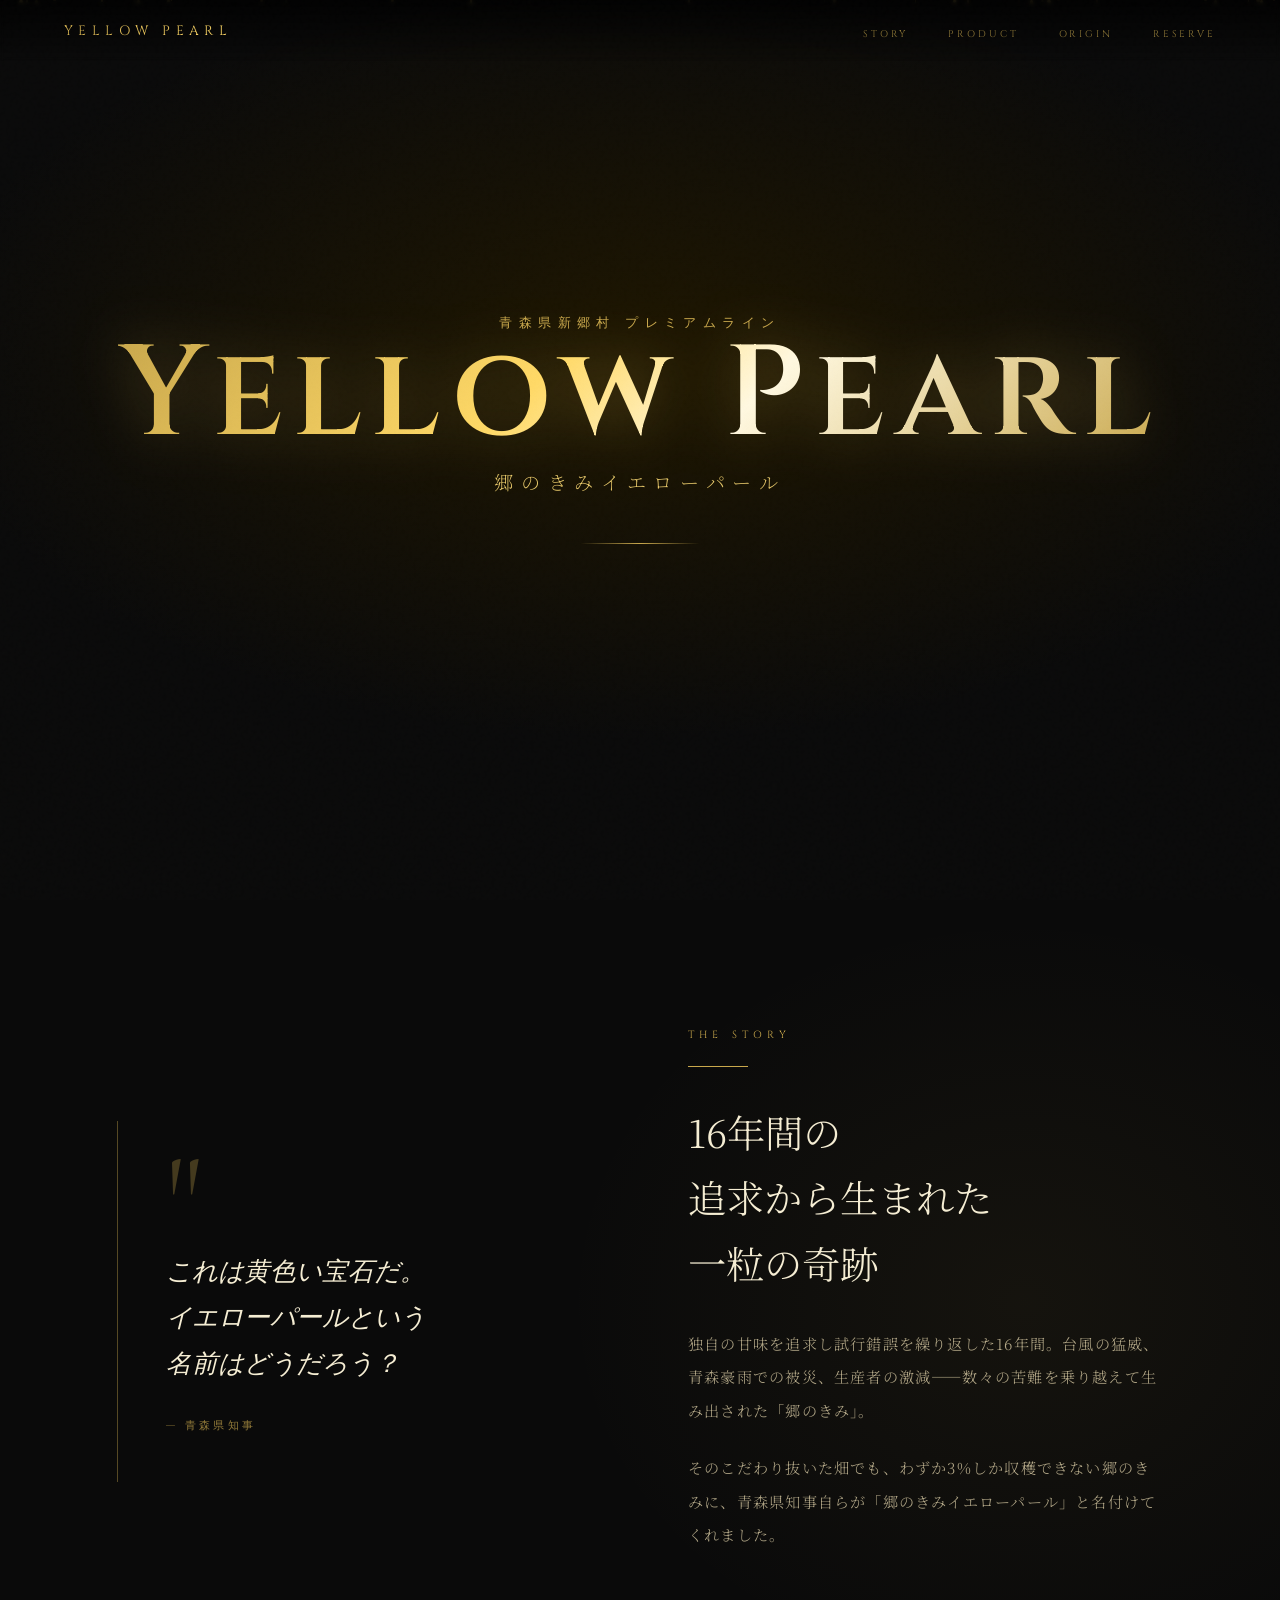
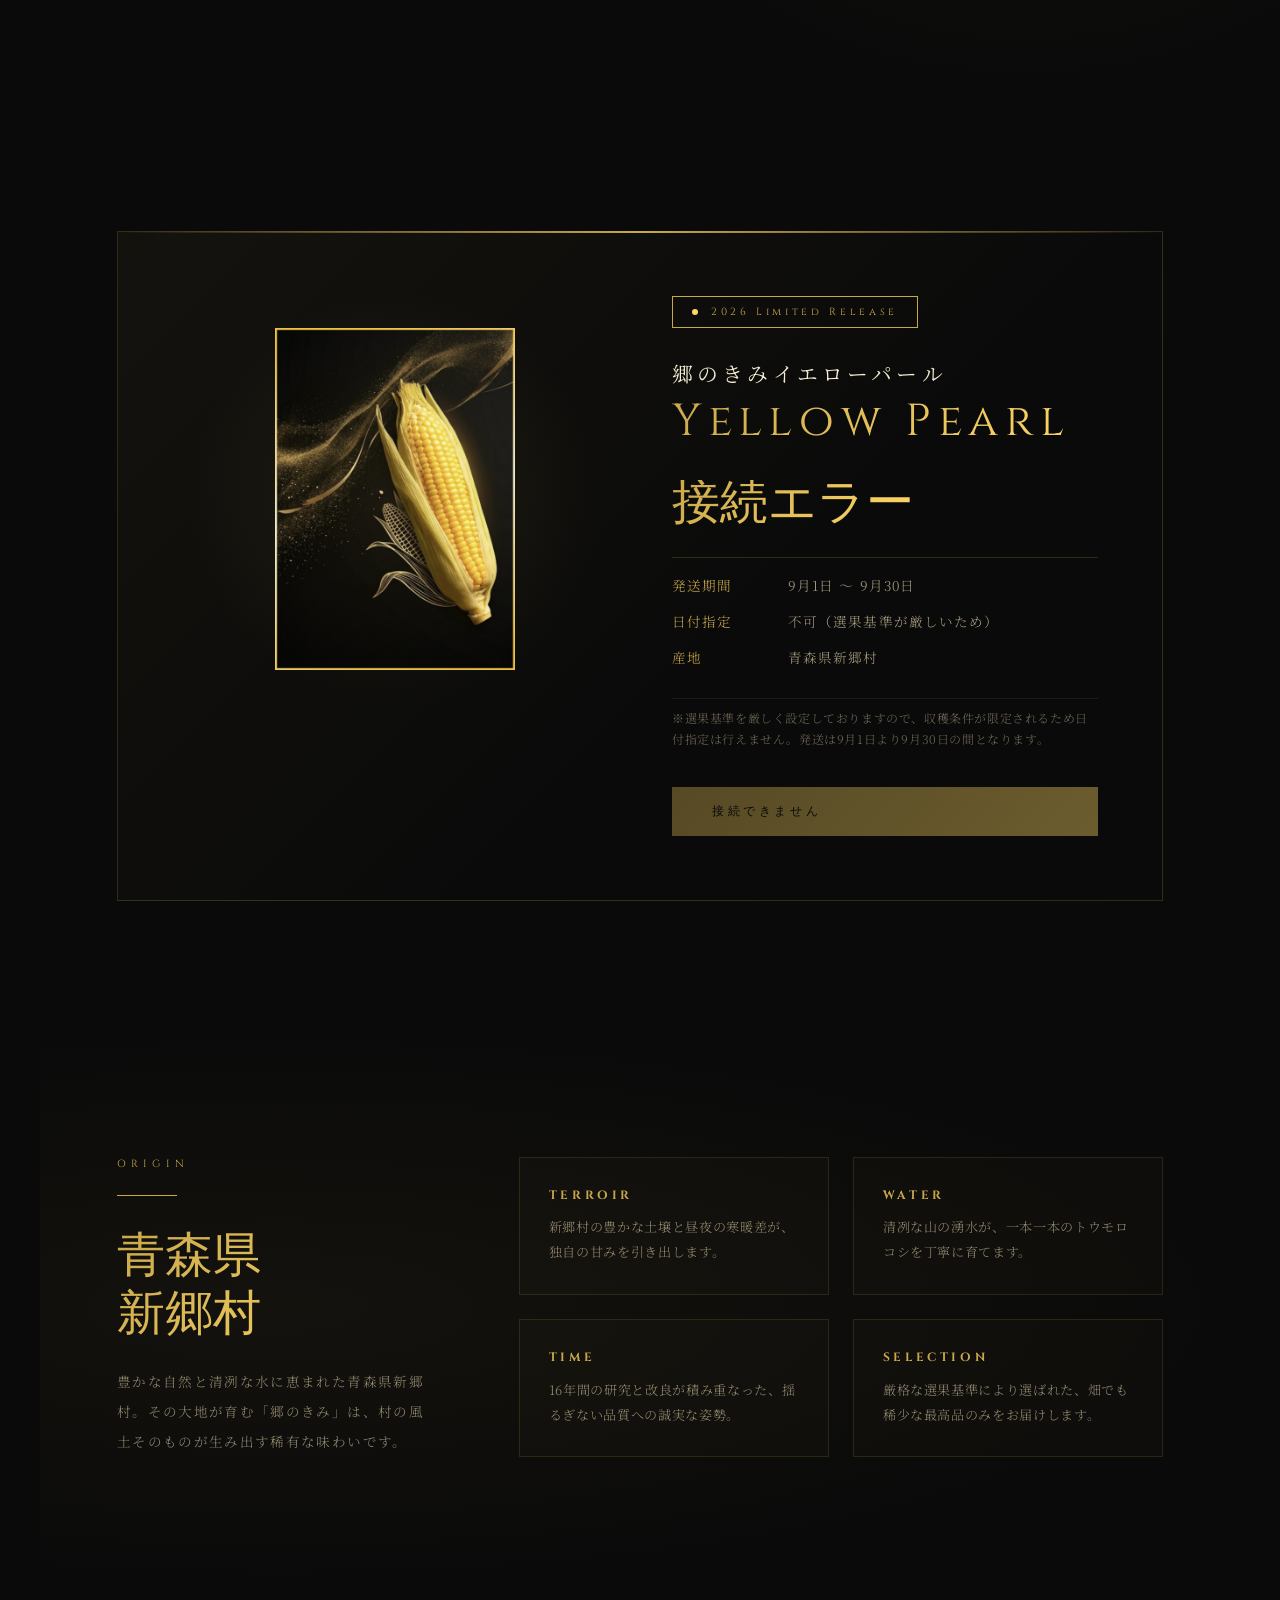
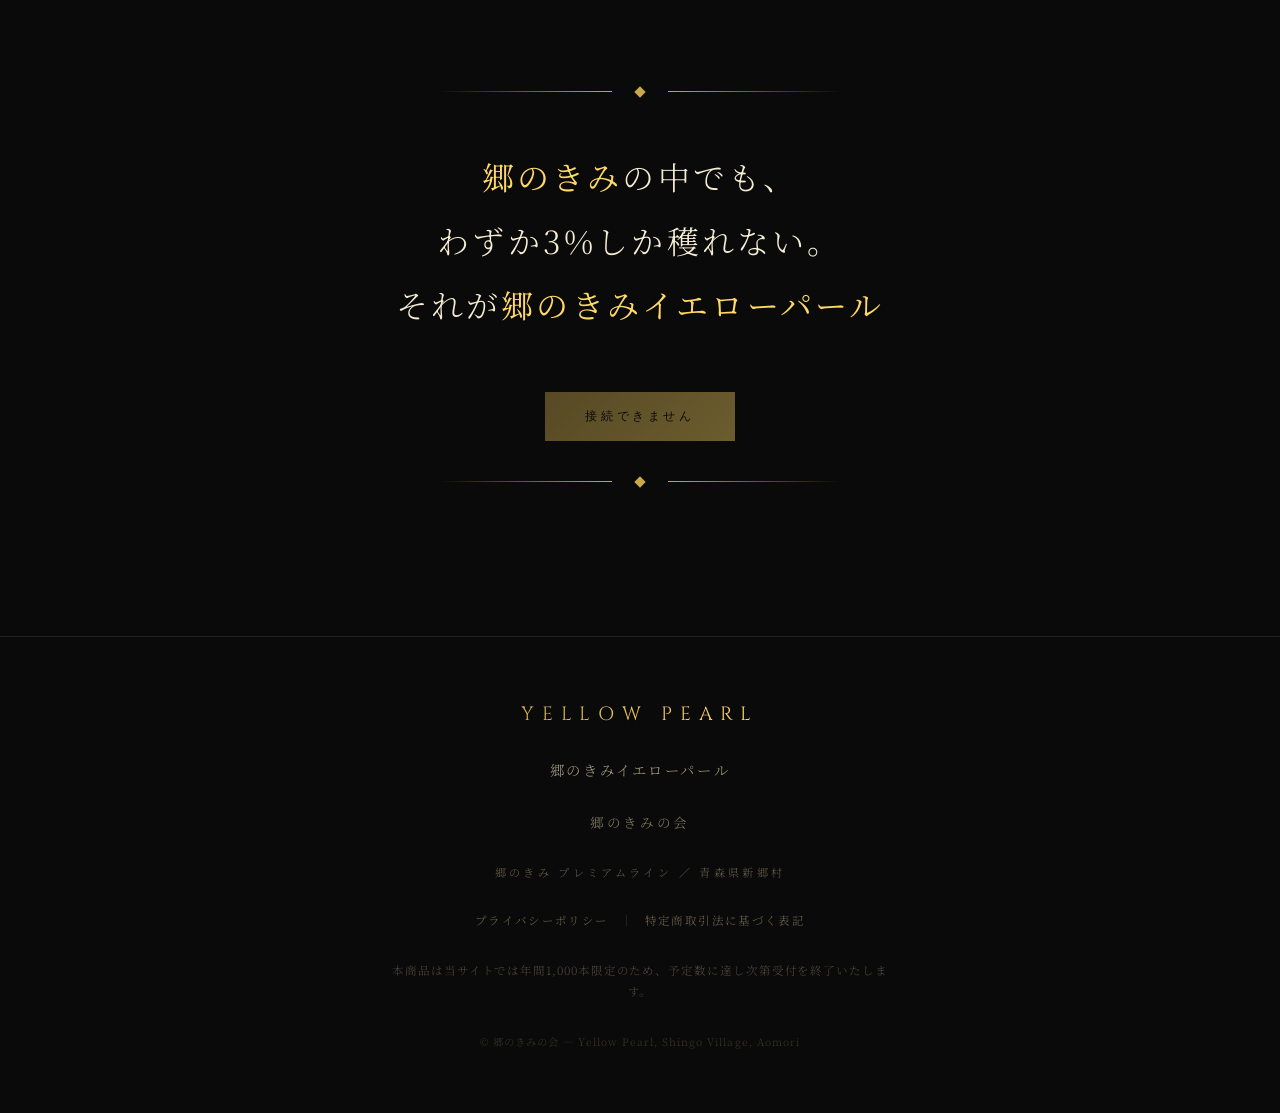
==== index.html @ 5607cdfd "カートに Yellow Pearl 表記を戻し、フッターへ商品名を追加する。 Co-authored-by: Cursor <cursoragent@cursor.com>" ====
<!doctype html>
<html lang="ja">
  <head>
    <meta charset="UTF-8" />
    <meta name="viewport" content="width=device-width, initial-scale=1.0" />
    <title>Yellow Pearl | 郷のきみ プレミアムライン — 青森県新郷村</title>
    <meta
      name="description"
      content="青森県新郷村産「郷のきみ」プレミアムライン Yellow Pearl（イエローパール）。16年の研究から生まれた収穫わずか3%の限定とうもろこし。2026年9月発送・年間1,000本限定。"
    />
    <link rel="canonical" href="https://yellow-pearl.com/" />
    <meta name="robots" content="index, follow, max-image-preview:large" />
    <meta name="theme-color" content="#0a0a0a" />
    <link rel="icon" href="/assets/image/favicon.svg" type="image/svg+xml" />
    <link rel="apple-touch-icon" href="/assets/image/image-bg-kimi_v1.jpg" />
    <meta property="og:type" content="website" />
    <meta property="og:site_name" content="Yellow Pearl" />
    <meta property="og:locale" content="ja_JP" />
    <meta property="og:url" content="https://yellow-pearl.com/" />
    <meta
      property="og:title"
      content="Yellow Pearl | 郷のきみ プレミアムライン"
    />
    <meta
      property="og:description"
      content="青森県新郷村の「郷のきみ」からわずか3%しか収穫できないイエローパール。2026年限定・年間1,000本。"
    />
    <meta
      property="og:image"
      content="https://yellow-pearl.com/assets/image/image-bg-kimi_v1.jpg"
    />
    <meta property="og:image:alt" content="郷のきみイエローパール" />
    <meta name="twitter:card" content="summary_large_image" />
    <meta
      name="twitter:title"
      content="Yellow Pearl | 郷のきみ プレミアムライン"
    />
    <meta
      name="twitter:description"
      content="青森県新郷村の「郷のきみ」からわずか3%しか収穫できないイエローパール。2026年限定・年間1,000本。"
    />
    <meta
      name="twitter:image"
      content="https://yellow-pearl.com/assets/image/image-bg-kimi_v1.jpg"
    />
    <script type="application/ld+json">
      {
        "@context": "https://schema.org",
        "@graph": [
          {
            "@type": "WebSite",
            "name": "Yellow Pearl",
            "alternateName": "イエローパール",
            "url": "https://yellow-pearl.com/",
            "inLanguage": "ja",
            "description": "青森県新郷村産「郷のきみ」プレミアムライン Yellow Pearl 公式予約サイト"
          },
          {
            "@type": "Organization",
            "name": "郷のきみの会",
            "url": "https://yellow-pearl.com/",
            "logo": "https://yellow-pearl.com/assets/image/image-bg-kimi_v1.jpg",
            "address": {
              "@type": "PostalAddress",
              "postalCode": "039-1801",
              "addressRegion": "青森県",
              "addressLocality": "三戸郡新郷村",
              "streetAddress": "大字戸来字早坂2-1",
              "addressCountry": "JP"
            }
          },
          {
            "@type": "Product",
            "name": "Yellow Pearl（イエローパール）",
            "description": "青森県新郷村産「郷のきみ」プレミアムライン。厳格な選果基準により畑でもわずか3%しか収穫できない限定とうもろこし。",
            "image": "https://yellow-pearl.com/assets/image/image-bg-kimi_v1.jpg",
            "brand": {
              "@type": "Brand",
              "name": "Yellow Pearl"
            },
            "countryOfOrigin": {
              "@type": "Country",
              "name": "日本"
            },
            "offers": {
              "@type": "Offer",
              "url": "https://yellow-pearl.com/cart.html",
              "priceCurrency": "JPY",
              "availability": "https://schema.org/PreOrder",
              "seller": {
                "@type": "Organization",
                "name": "郷のきみの会"
              }
            }
          }
        ]
      }
    </script>
    <link rel="preconnect" href="https://fonts.googleapis.com" />
    <link rel="preconnect" href="https://fonts.gstatic.com" crossorigin />
    <link
      href="https://fonts.googleapis.com/css2?family=Cormorant+Garamond:ital,wght@0,300;0,400;0,600;1,300;1,400&family=Noto+Serif+JP:wght@200;300;400;600&family=Cinzel:wght@400;600;700&display=swap"
      rel="stylesheet"
    />
    <link rel="stylesheet" href="style.css" />
  </head>
  <body>
    <nav>
      <div class="nav-logo">YELLOW PEARL</div>
      <ul class="nav-links">
        <li><a href="#story">STORY</a></li>
        <li><a href="#product">PRODUCT</a></li>
        <li><a href="#origin">ORIGIN</a></li>
        <li><a href="cart.html">RESERVE</a></li>
      </ul>
    </nav>

    <!-- HERO -->
    <section class="hero">
      <div class="particles" id="particles"></div>

      <div class="hero-inner">
        <span class="hero-eyebrow">青森県新郷村 プレミアムライン</span>
        <h1 class="hero-title">Yellow Pearl</h1>
        <p class="hero-subtitle-jp">郷のきみイエローパール</p>
        <div class="hero-divider"></div>
      </div>
    </section>

    <!-- STORY -->
    <div class="story-bg" id="story">
      <div class="story-wrap">
        <div class="story-grid reveal">
          <div class="quote-block">
            <span class="quote-mark">"</span>
            <p class="quote-text">
              これは黄色い宝石だ。<br />イエローパールという<br />名前はどうだろう？
            </p>
            <span class="quote-attribution">— 青森県知事</span>
          </div>

          <div class="story-text">
            <span class="section-label">The Story</span>
            <div class="gold-line"></div>
            <h2>16年間の<br />追求から生まれた<br />一粒の奇跡</h2>
            <p>
              独自の甘味を追求し試行錯誤を繰り返した16年間。台風の猛威、青森豪雨での被災、生産者の激減——数々の苦難を乗り越えて生み出された「郷のきみ」。
            </p>
            <p>
              そのこだわり抜いた畑でも、わずか3%しか収穫できない郷のきみに、青森県知事自らが「郷のきみイエローパール」と名付けてくれました。
            </p>
          </div>
        </div>
      </div>
    </div>

    <!-- PRODUCT -->
    <div id="product">
      <div class="product-section">
        <div class="product-card reveal">
          <div class="product-visual">
            <img
              src="assets/image/image-bg-kimi_v1.jpg"
              alt="郷のきみイエローパール"
              style="width: min(240px, 80%)"
            />
          </div>

          <div class="product-info">
            <div class="product-badge">
              <span class="badge-dot"></span>
              <span class="badge-text">2026 Limited Release</span>
            </div>

            <div>
              <p class="product-name-jp">郷のきみイエローパール</p>
              <h2
                style="
                  font-family: &quot;Cinzel&quot;, serif;
                  font-size: clamp(1.8rem, 4vw, 2.8rem);
                  font-weight: 400;
                  background: linear-gradient(
                    135deg,
                    var(--gold),
                    var(--gold-bright)
                  );
                  -webkit-background-clip: text;
                  -webkit-text-fill-color: transparent;
                  background-clip: text;
                  letter-spacing: 0.15em;
                "
              >
                Yellow Pearl
              </h2>
            </div>

            <div class="product-limit">
              <span class="limit-number" id="stock-display">1,000本限定</span>
              <span
                id="stock-remaining"
                style="
                  font-family: &quot;Noto Serif JP&quot;, serif;
                  font-size: 0.8rem;
                  color: rgba(232, 217, 176, 0.6);
                  letter-spacing: 0.1em;
                "
                >（年間限定・数量は選果により変動します）</span
              >
            </div>

            <div class="product-specs">
              <div class="spec-row">
                <span class="spec-key">発送期間</span>
                <span class="spec-val">9月1日 〜 9月30日</span>
              </div>
              <div class="spec-row">
                <span class="spec-key">日付指定</span>
                <span class="spec-val">不可（選果基準が厳しいため）</span>
              </div>
              <div class="spec-row">
                <span class="spec-key">産地</span>
                <span class="spec-val">青森県新郷村</span>
              </div>
            </div>

            <p class="note">
              ※選果基準を厳しく設定しておりますので、収穫条件が限定されるため日付指定は行えません。発送は9月1日より9月30日の間となります。
            </p>

            <a class="cta-btn" href="cart.html" id="reserve-btn"
              >予約する — Reserve</a
            >
          </div>
        </div>
      </div>
    </div>

    <!-- ORIGIN -->
    <div id="origin">
      <div class="origin-wrap">
        <div class="origin-grid">
          <div class="origin-title-block reveal">
            <span class="section-label">Origin</span>
            <div class="gold-line"></div>
            <h2>青森県<br />新郷村</h2>
            <p>
              豊かな自然と清冽な水に恵まれた青森県新郷村。その大地が育む「郷のきみ」は、村の風土そのものが生み出す稀有な味わいです。
            </p>
          </div>

          <div class="origin-cards">
            <div class="origin-card reveal">
              <h3>TERROIR</h3>
              <p>
                新郷村の豊かな土壌と昼夜の寒暖差が、独自の甘みを引き出します。
              </p>
            </div>
            <div class="origin-card reveal reveal-delay-1">
              <h3>WATER</h3>
              <p>清冽な山の湧水が、一本一本のトウモロコシを丁寧に育てます。</p>
            </div>
            <div class="origin-card reveal reveal-delay-2">
              <h3>TIME</h3>
              <p>
                16年間の研究と改良が積み重なった、揺るぎない品質への誠実な姿勢。
              </p>
            </div>
            <div class="origin-card reveal reveal-delay-3">
              <h3>SELECTION</h3>
              <p>
                厳格な選果基準により選ばれた、畑でも稀少な最高品のみをお届けします。
              </p>
            </div>
          </div>
        </div>
      </div>
    </div>

    <!-- CLOSING -->
    <div
      style="
        padding: clamp(4rem, 8vw, 7rem) clamp(1.5rem, 6vw, 6rem);
        text-align: center;
      "
    >
      <div class="sep reveal" style="margin-bottom: 3rem">
        <div class="sep-line"></div>
        <div class="sep-diamond"></div>
        <div class="sep-line right"></div>
      </div>

      <div style="max-width: 800px; margin: 0 auto">
        <p class="narrative-title reveal">
          <strong>郷のきみ</strong>の中でも、<br />わずか3%しか穫れない。
          <br />それが<strong>郷のきみイエローパール</strong><br />
        </p>
        <div style="text-align: center; margin-bottom: 2rem">
          <a class="cta-btn" href="cart.html" id="reserve-btn-2"
            >予約する — Reserve</a
          >
        </div>
        <div class="sep reveal" style="margin: 2rem auto 3rem">
          <div class="sep-line"></div>
          <div class="sep-diamond"></div>
          <div class="sep-line right"></div>
        </div>
      </div>
    </div>

    <footer id="site-footer"></footer>
    <script type="module" src="/shared/site-footer.js"></script>

    <script type="module">
      import { loadLandingStock } from "/shared/stock-ui.js";

      loadLandingStock(window.location.origin, {
        displayEl: document.getElementById("stock-display"),
        remainingEl: document.getElementById("stock-remaining"),
        buttons: [
          document.getElementById("reserve-btn"),
          document.getElementById("reserve-btn-2"),
        ],
      });

      // Particle system
      const container = document.getElementById("particles");
      for (let i = 0; i < 40; i++) {
        const p = document.createElement("div");
        p.className = "particle";
        p.style.cssText = `
          left: ${Math.random() * 100}%;
          width: ${Math.random() * 3 + 1}px;
          height: ${Math.random() * 3 + 1}px;
          animation-duration: ${Math.random() * 10 + 8}s;
          animation-delay: ${Math.random() * 10}s;
          opacity: ${Math.random() * 0.6};
        `;
        container.appendChild(p);
      }

      // Scroll reveal
      const observer = new IntersectionObserver(
        (entries) => {
          entries.forEach((e) => {
            if (e.isIntersecting) e.target.classList.add("visible");
          });
        },
        { threshold: 0.15 },
      );
      document
        .querySelectorAll(".reveal")
        .forEach((el) => observer.observe(el));
    </script>
  </body>
</html>
---- style.css ----
:root {
  --gold: #c9a84c;
  --gold-light: #e8c96a;
  --gold-bright: #ffd966;
  --black: #0a0a0a;
  --cream: #f5edd3;
  --text-light: #e8d9b0;
}

*,
*::before,
*::after {
  box-sizing: border-box;
  margin: 0;
  padding: 0;
}

html {
  scroll-behavior: smooth;
}

body {
  background: var(--black);
  color: var(--text-light);
  font-family: "Noto Serif JP", serif;
  font-weight: 300;
  overflow-x: hidden;
}

body::before {
  content: "";
  position: fixed;
  inset: 0;
  background-image: url("data:image/svg+xml,%3Csvg viewBox='0 0 256 256' xmlns='http://www.w3.org/2000/svg'%3E%3Cfilter id='noise'%3E%3CfeTurbulence type='fractalNoise' baseFrequency='0.9' numOctaves='4' stitchTiles='stitch'/%3E%3C/filter%3E%3Crect width='100%25' height='100%25' filter='url(%23noise)' opacity='0.04'/%3E%3C/svg%3E");
  pointer-events: none;
  z-index: 9999;
  opacity: 0.4;
}

/* HERO */

.hero {
  position: relative;
  min-height: 100vh;
  display: flex;
  flex-direction: column;
  align-items: center;
  justify-content: center;
  overflow: hidden;
  background: radial-gradient(
    ellipse 80% 60% at 50% 40%,
    #1e1600 0%,
    var(--black) 70%
  );
}

.particles {
  position: absolute;
  inset: 0;
  z-index: 1;
  overflow: hidden;
}

.particle {
  position: absolute;
  width: 2px;
  height: 2px;
  background: var(--gold-bright);
  border-radius: 50%;
  animation: float linear infinite;
  opacity: 0;
}

@keyframes float {
  0% {
    transform: translateY(100vh) translateX(0);
    opacity: 0;
  }
  10% {
    opacity: 0.8;
  }
  90% {
    opacity: 0.4;
  }
  100% {
    transform: translateY(-10vh) translateX(30px);
    opacity: 0;
  }
}

.hero-inner {
  position: relative;
  z-index: 2;
  text-align: center;
  padding: 2rem;
  animation: fadeUp 1.5s ease forwards;
}

@keyframes fadeUp {
  from {
    opacity: 0;
    transform: translateY(40px);
  }
  to {
    opacity: 1;
    transform: translateY(0);
  }
}

.hero-eyebrow {
  font-family: "Cinzel", serif;
  font-size: clamp(0.6rem, 1.2vw, 0.8rem);
  letter-spacing: 0.5em;
  color: var(--gold);
  text-transform: uppercase;
  margin-bottom: 2rem;
  animation: fadeUp 1.5s 0.2s ease both;
}

.hero-title {
  font-family: "Cinzel", serif;
  font-size: clamp(3.5rem, 10vw, 8rem);
  font-weight: 600;
  line-height: 1;
  background: linear-gradient(
    135deg,
    var(--gold) 0%,
    var(--gold-bright) 40%,
    #fff8e0 60%,
    var(--gold) 100%
  );
  -webkit-background-clip: text;
  -webkit-text-fill-color: transparent;
  background-clip: text;
  letter-spacing: 0.08em;
  margin-bottom: 0.5rem;
  animation: fadeUp 1.5s 0.4s ease both;
  filter: drop-shadow(0 0 30px rgba(201, 168, 76, 0.4));
}

.hero-subtitle-jp {
  font-family: "Noto Serif JP", serif;
  font-size: clamp(0.9rem, 2vw, 1.2rem);
  font-weight: 200;
  letter-spacing: 0.4em;
  color: var(--gold-light);
  margin-bottom: 3rem;
  animation: fadeUp 1.5s 0.6s ease both;
}

.hero-divider {
  width: 120px;
  height: 1px;
  background: linear-gradient(90deg, transparent, var(--gold), transparent);
  margin: 0 auto 3rem;
  animation: expand 2s 1s ease both;
}

@keyframes expand {
  from {
    width: 0;
    opacity: 0;
  }
  to {
    width: 120px;
    opacity: 1;
  }
}

.hero-tagline {
  font-family: "Cormorant Garamond", serif;
  font-style: italic;
  font-size: clamp(1rem, 2.5vw, 1.4rem);
  color: var(--cream);
  opacity: 0.7;
  letter-spacing: 0.1em;
  animation: fadeUp 1.5s 0.8s ease both;
}

/* SECTIONS */

.section-label {
  font-family: "Cinzel", serif;
  font-size: 0.65rem;
  letter-spacing: 0.5em;
  color: var(--gold);
  text-transform: uppercase;
  display: block;
  margin-bottom: 1.5rem;
}

.gold-line {
  width: 60px;
  height: 1px;
  background: var(--gold);
  margin-bottom: 2rem;
}

/* STORY */

.story-wrap {
  max-width: 1200px;
  margin: 0 auto;
  padding: clamp(4rem, 10vw, 8rem) clamp(1.5rem, 6vw, 6rem);
}

.story-bg {
  background: radial-gradient(
    ellipse 60% 80% at 80% 50%,
    rgba(201, 168, 76, 0.06) 0%,
    transparent 60%
  );
}

.story-grid {
  display: grid;
  grid-template-columns: 1fr 1fr;
  gap: 6rem;
  align-items: center;
}

@media (max-width: 768px) {
  .story-grid {
    grid-template-columns: 1fr;
    gap: 3rem;
  }
}

.quote-block {
  padding: 3rem;
  border-left: 1px solid rgba(201, 168, 76, 0.4);
}

.quote-mark {
  font-family: "Cormorant Garamond", serif;
  font-size: 8rem;
  line-height: 0.5;
  color: var(--gold);
  opacity: 0.3;
  display: block;
  margin-bottom: 1rem;
}

.quote-text {
  font-family: "Cormorant Garamond", serif;
  font-style: italic;
  font-size: clamp(1.2rem, 2.5vw, 1.6rem);
  line-height: 1.8;
  color: var(--cream);
  margin-bottom: 1.5rem;
}

.quote-attribution {
  font-family: "Cinzel", serif;
  font-size: 0.7rem;
  letter-spacing: 0.3em;
  color: var(--gold);
  opacity: 0.7;
}

.story-text h2 {
  font-family: "Noto Serif JP", serif;
  font-size: clamp(1.6rem, 3vw, 2.4rem);
  font-weight: 300;
  line-height: 1.7;
  color: var(--cream);
  margin-bottom: 2rem;
}

.story-text p {
  font-size: 0.95rem;
  line-height: 2.2;
  color: rgba(232, 217, 176, 0.75);
  margin-bottom: 1.5rem;
  letter-spacing: 0.08em;
}

/* PRODUCT */

.product-section {
  max-width: 1200px;
  margin: 0 auto;
  padding: clamp(4rem, 10vw, 8rem) clamp(1.5rem, 6vw, 6rem);
}

.product-header {
  text-align: center;
  margin-bottom: 5rem;
}

.product-title {
  font-family: "Cinzel", serif;
  font-size: clamp(1.5rem, 4vw, 2.8rem);
  font-weight: 400;
  background: linear-gradient(135deg, var(--gold), var(--gold-bright));
  -webkit-background-clip: text;
  -webkit-text-fill-color: transparent;
  background-clip: text;
  letter-spacing: 0.15em;
}

.product-card {
  display: grid;
  grid-template-columns: 1fr 1fr;
  gap: 4rem;
  align-items: start;
  background: linear-gradient(
    135deg,
    rgba(201, 168, 76, 0.05) 0%,
    transparent 60%
  );
  border: 1px solid rgba(201, 168, 76, 0.2);
  padding: clamp(2rem, 5vw, 4rem);
  position: relative;
}

.product-card::before {
  content: "";
  position: absolute;
  top: -1px;
  left: -1px;
  right: -1px;
  height: 2px;
  background: linear-gradient(90deg, transparent, var(--gold), transparent);
}

@media (max-width: 768px) {
  .product-card {
    grid-template-columns: 1fr;
    gap: 2rem;
  }
}

.product-visual {
  display: flex;
  align-items: center;
  justify-content: center;
  padding: 2rem;
  min-height: 300px;
  position: relative;
}

.product-visual::before {
  content: "";
  position: absolute;
  inset: 0;
  background: radial-gradient(
    circle at 50% 50%,
    rgba(201, 168, 76, 0.1),
    transparent 70%
  );
}

.product-info {
  display: flex;
  flex-direction: column;
  gap: 1.8rem;
}

.product-badge {
  display: inline-flex;
  align-items: center;
  gap: 0.8rem;
  padding: 0.5rem 1.2rem;
  border: 1px solid var(--gold);
  width: fit-content;
}

.badge-dot {
  width: 6px;
  height: 6px;
  background: var(--gold-bright);
  border-radius: 50%;
  animation: pulse 2s ease-in-out infinite;
}

@keyframes pulse {
  0%,
  100% {
    opacity: 1;
    transform: scale(1);
  }
  50% {
    opacity: 0.5;
    transform: scale(0.8);
  }
}

.badge-text {
  font-family: "Cinzel", serif;
  font-size: 0.65rem;
  letter-spacing: 0.35em;
  color: var(--gold);
}

.product-name-jp {
  font-family: "Noto Serif JP", serif;
  font-size: clamp(1rem, 2vw, 1.3rem);
  font-weight: 400;
  color: var(--cream);
  letter-spacing: 0.2em;
  line-height: 1.6;
}

.product-limit {
  display: flex;
  align-items: center;
  gap: 1rem;
}

.limit-number {
  font-family: "Cinzel", serif;
  font-size: clamp(2rem, 4vw, 3rem);
  background: linear-gradient(135deg, var(--gold), var(--gold-bright));
  -webkit-background-clip: text;
  -webkit-text-fill-color: transparent;
  background-clip: text;
  line-height: 1;
}

.limit-label {
  font-family: "Noto Serif JP", serif;
  font-size: 0.8rem;
  letter-spacing: 0.2em;
  color: rgba(232, 217, 176, 0.7);
  line-height: 1.6;
}

.product-specs {
  display: flex;
  flex-direction: column;
  gap: 0.8rem;
  padding-top: 1rem;
  border-top: 1px solid rgba(201, 168, 76, 0.2);
}

.spec-row {
  display: flex;
  gap: 1rem;
  font-size: 0.85rem;
  line-height: 1.7;
  letter-spacing: 0.08em;
}

.spec-key {
  color: var(--gold);
  white-space: nowrap;
  min-width: 100px;
}

.spec-val {
  color: rgba(232, 217, 176, 0.7);
}

.note {
  font-size: 0.75rem;
  color: rgba(232, 217, 176, 0.45);
  line-height: 1.8;
  letter-spacing: 0.05em;
  padding-top: 0.5rem;
  border-top: 1px solid rgba(201, 168, 76, 0.1);
}

.cta-btn {
  display: inline-block;
  padding: 1rem 2.5rem;
  background: linear-gradient(135deg, var(--gold) 0%, var(--gold-bright) 100%);
  color: var(--black);
  font-family: "Cinzel", serif;
  font-size: 0.75rem;
  letter-spacing: 0.3em;
  text-transform: uppercase;
  text-decoration: none;
  cursor: pointer;
  border: none;
  position: relative;
  overflow: hidden;
  transition:
    transform 0.3s,
    box-shadow 0.3s;
  margin-top: 0.5rem;
}

.cta-btn::before {
  content: "";
  position: absolute;
  top: 0;
  left: -100%;
  width: 100%;
  height: 100%;
  background: linear-gradient(
    90deg,
    transparent,
    rgba(255, 255, 255, 0.3),
    transparent
  );
  transition: left 0.5s;
}

.cta-btn:hover::before {
  left: 100%;
}

.cta-btn:hover {
  transform: translateY(-2px);
  box-shadow: 0 8px 30px rgba(201, 168, 76, 0.4);
}

/* ORIGIN */

.origin-wrap {
  max-width: 1200px;
  margin: 0 auto;
  padding: clamp(4rem, 10vw, 8rem) clamp(1.5rem, 6vw, 6rem);
  background: radial-gradient(
    ellipse 80% 50% at 20% 50%,
    rgba(201, 168, 76, 0.05),
    transparent
  );
}

.origin-grid {
  display: grid;
  grid-template-columns: 1fr 2fr;
  gap: 5rem;
  align-items: center;
}

@media (max-width: 768px) {
  .origin-grid {
    grid-template-columns: 1fr;
    gap: 2.5rem;
  }
}

.origin-title-block h2 {
  font-family: "Cinzel", serif;
  font-size: clamp(1.8rem, 4vw, 3rem);
  font-weight: 400;
  background: linear-gradient(135deg, var(--gold), var(--gold-bright));
  -webkit-background-clip: text;
  -webkit-text-fill-color: transparent;
  background-clip: text;
  line-height: 1.2;
  margin-bottom: 1.5rem;
}

.origin-title-block p {
  font-size: 0.85rem;
  line-height: 2.2;
  color: rgba(232, 217, 176, 0.6);
  letter-spacing: 0.1em;
}

.origin-cards {
  display: grid;
  grid-template-columns: 1fr 1fr;
  gap: 1.5rem;
}

@media (max-width: 480px) {
  .origin-cards {
    grid-template-columns: 1fr;
  }
}

.origin-card {
  padding: 1.8rem;
  border: 1px solid rgba(201, 168, 76, 0.15);
  background: rgba(201, 168, 76, 0.02);
  transition: border-color 0.3s;
}

.origin-card:hover {
  border-color: rgba(201, 168, 76, 0.4);
}

.origin-card-icon {
  font-size: 1.5rem;
  margin-bottom: 0.8rem;
  display: block;
}

.origin-card h3 {
  font-family: "Cinzel", serif;
  font-size: 0.75rem;
  letter-spacing: 0.3em;
  color: var(--gold);
  margin-bottom: 0.8rem;
}

.origin-card p {
  font-size: 0.82rem;
  line-height: 1.9;
  color: rgba(232, 217, 176, 0.6);
  letter-spacing: 0.05em;
}

/* FOOTER */

footer {
  padding: 4rem clamp(1.5rem, 6vw, 6rem);
  border-top: 1px solid rgba(201, 168, 76, 0.15);
  display: flex;
  flex-direction: column;
  align-items: center;
  gap: 2rem;
  text-align: center;
}

.footer-logo {
  font-family: "Cinzel", serif;
  font-size: 1.2rem;
  letter-spacing: 0.4em;
  background: linear-gradient(135deg, var(--gold), var(--gold-bright));
  -webkit-background-clip: text;
  -webkit-text-fill-color: transparent;
  background-clip: text;
}

.footer-product {
  font-family: "Noto Serif JP", serif;
  font-size: 0.9rem;
  letter-spacing: 0.18em;
  color: rgba(232, 217, 176, 0.7);
  text-align: center;
}

.footer-sub {
  font-size: 0.7rem;
  letter-spacing: 0.3em;
  color: rgba(232, 217, 176, 0.4);
}

.footer-org {
  font-size: 0.85rem;
  letter-spacing: 0.2em;
  color: rgba(232, 217, 176, 0.55);
}

.footer-note {
  font-size: 0.72rem;
  color: rgba(232, 217, 176, 0.3);
  line-height: 1.8;
  max-width: 500px;
  letter-spacing: 0.08em;
}

footer a.footer-legal,
footer a.footer-legal:link,
footer a.footer-legal:visited {
  font-size: 0.72rem;
  letter-spacing: 0.12em;
  color: rgba(232, 217, 176, 0.45);
  text-decoration: none;
  transition: color 0.2s ease;
}

footer a.footer-legal:hover,
footer a.footer-legal:focus-visible {
  color: var(--gold);
}

.footer-legal-row {
  display: flex;
  flex-wrap: wrap;
  justify-content: center;
  align-items: center;
  gap: 0.35rem 0.75rem;
}

.footer-legal-sep {
  font-size: 0.72rem;
  color: rgba(232, 217, 176, 0.25);
}

.footer-copy {
  font-size: 0.65rem;
  color: rgba(232, 217, 176, 0.2);
  letter-spacing: 0.1em;
}

/* LEGAL PAGE */

.legal-page {
  min-height: 100vh;
  padding: clamp(3rem, 8vw, 5rem) clamp(1.5rem, 6vw, 4rem) 4rem;
  max-width: 720px;
  margin: 0 auto;
}

.legal-eyebrow {
  font-family: "Cinzel", serif;
  font-size: 0.7rem;
  letter-spacing: 0.4em;
  color: var(--gold);
  text-transform: uppercase;
  margin-bottom: 0.75rem;
}

.legal-page h1 {
  font-family: "Cinzel", serif;
  font-size: clamp(1.3rem, 3vw, 1.8rem);
  font-weight: 400;
  letter-spacing: 0.15em;
  color: var(--text-light);
  margin-bottom: 2.5rem;
  padding-bottom: 1.5rem;
  border-bottom: 1px solid rgba(201, 168, 76, 0.2);
}

.legal-page h2 {
  font-size: 0.95rem;
  font-weight: 400;
  color: var(--gold-light);
  margin: 2rem 0 0.75rem;
  letter-spacing: 0.08em;
}

.legal-page p,
.legal-page li {
  font-size: 0.85rem;
  line-height: 2;
  color: rgba(232, 217, 176, 0.65);
  letter-spacing: 0.04em;
}

.legal-page ul,
.legal-page ol {
  padding-left: 1.25rem;
  margin: 0.5rem 0 1rem;
}

.legal-page li {
  margin-bottom: 0.35rem;
}

.legal-intro {
  margin-bottom: 2rem;
}

.legal-back {
  display: inline-block;
  margin-top: 3rem;
  font-size: 0.8rem;
  letter-spacing: 0.12em;
  color: rgba(232, 217, 176, 0.45);
  text-decoration: none;
  transition: color 0.2s ease;
}

.legal-back:hover {
  color: var(--gold);
}

.tokusho-list {
  border-top: 1px solid rgba(201, 168, 76, 0.15);
}

.tokusho-item {
  display: grid;
  grid-template-columns: minmax(7.5rem, 9.5rem) 1fr;
  gap: 0.5rem 1.5rem;
  padding: 1.15rem 0;
  border-bottom: 1px solid rgba(201, 168, 76, 0.1);
}

.tokusho-term {
  font-size: 0.8rem;
  color: var(--gold-light);
  letter-spacing: 0.06em;
  line-height: 1.8;
}

.tokusho-desc {
  font-size: 0.85rem;
  line-height: 2;
  color: rgba(232, 217, 176, 0.65);
  letter-spacing: 0.04em;
}

.legal-page a:link,
.legal-page a:visited {
  color: rgba(232, 217, 176, 0.75);
  text-decoration: underline;
  text-underline-offset: 0.2em;
}

.legal-page a:hover,
.legal-page a:focus-visible {
  color: var(--gold);
}

.tokusho-desc a:link,
.tokusho-desc a:visited {
  color: rgba(232, 217, 176, 0.75);
  text-decoration: underline;
  text-underline-offset: 0.2em;
}

.tokusho-desc a:hover,
.tokusho-desc a:focus-visible {
  color: var(--gold);
}

@media (max-width: 600px) {
  .tokusho-item {
    grid-template-columns: 1fr;
    gap: 0.25rem;
  }
}

/* REVEAL */

.reveal {
  opacity: 0;
  transform: translateY(30px);
  transition:
    opacity 0.9s ease,
    transform 0.9s ease;
}

.reveal.visible {
  opacity: 1;
  transform: translateY(0);
}

.reveal-delay-1 {
  transition-delay: 0.15s;
}

.reveal-delay-2 {
  transition-delay: 0.3s;
}

.reveal-delay-3 {
  transition-delay: 0.45s;
}

/* NAV */

nav {
  position: fixed;
  top: 0;
  left: 0;
  right: 0;
  z-index: 100;
  padding: 1.2rem clamp(1.5rem, 5vw, 4rem);
  display: flex;
  align-items: center;
  justify-content: space-between;
  background: linear-gradient(180deg, rgba(0, 0, 0, 0.8), transparent);
  backdrop-filter: blur(2px);
}

.nav-logo {
  font-family: "Cinzel", serif;
  font-size: 0.85rem;
  letter-spacing: 0.4em;
  background: linear-gradient(135deg, var(--gold), var(--gold-bright));
  -webkit-background-clip: text;
  -webkit-text-fill-color: transparent;
  background-clip: text;
}

.nav-links {
  display: flex;
  gap: 2.5rem;
  list-style: none;
}

@media (max-width: 600px) {
  .nav-links {
    display: none;
  }
}

.nav-links a {
  font-family: "Cinzel", serif;
  font-size: 0.6rem;
  letter-spacing: 0.3em;
  color: rgba(201, 168, 76, 0.7);
  text-decoration: none;
  transition: color 0.3s;
}

.nav-links a:hover {
  color: var(--gold-bright);
}

.sep {
  display: flex;
  align-items: center;
  gap: 1.5rem;
  max-width: 400px;
  margin: 0 auto;
}

.sep-line {
  flex: 1;
  height: 1px;
  background: linear-gradient(90deg, transparent, var(--gold));
}

.sep-line.right {
  background: linear-gradient(90deg, var(--gold), transparent);
}

.sep-diamond {
  width: 8px;
  height: 8px;
  background: var(--gold);
  transform: rotate(45deg);
  flex-shrink: 0;
}

.narrative-title {
  font-family: "Noto Serif JP", serif;
  font-size: clamp(1.2rem, 3vw, 2rem);
  font-weight: 300;
  line-height: 2;
  color: var(--cream);
  margin-bottom: 3rem;
  letter-spacing: 0.1em;
}

.narrative-title strong {
  color: var(--gold-bright);
  font-weight: 400;
}
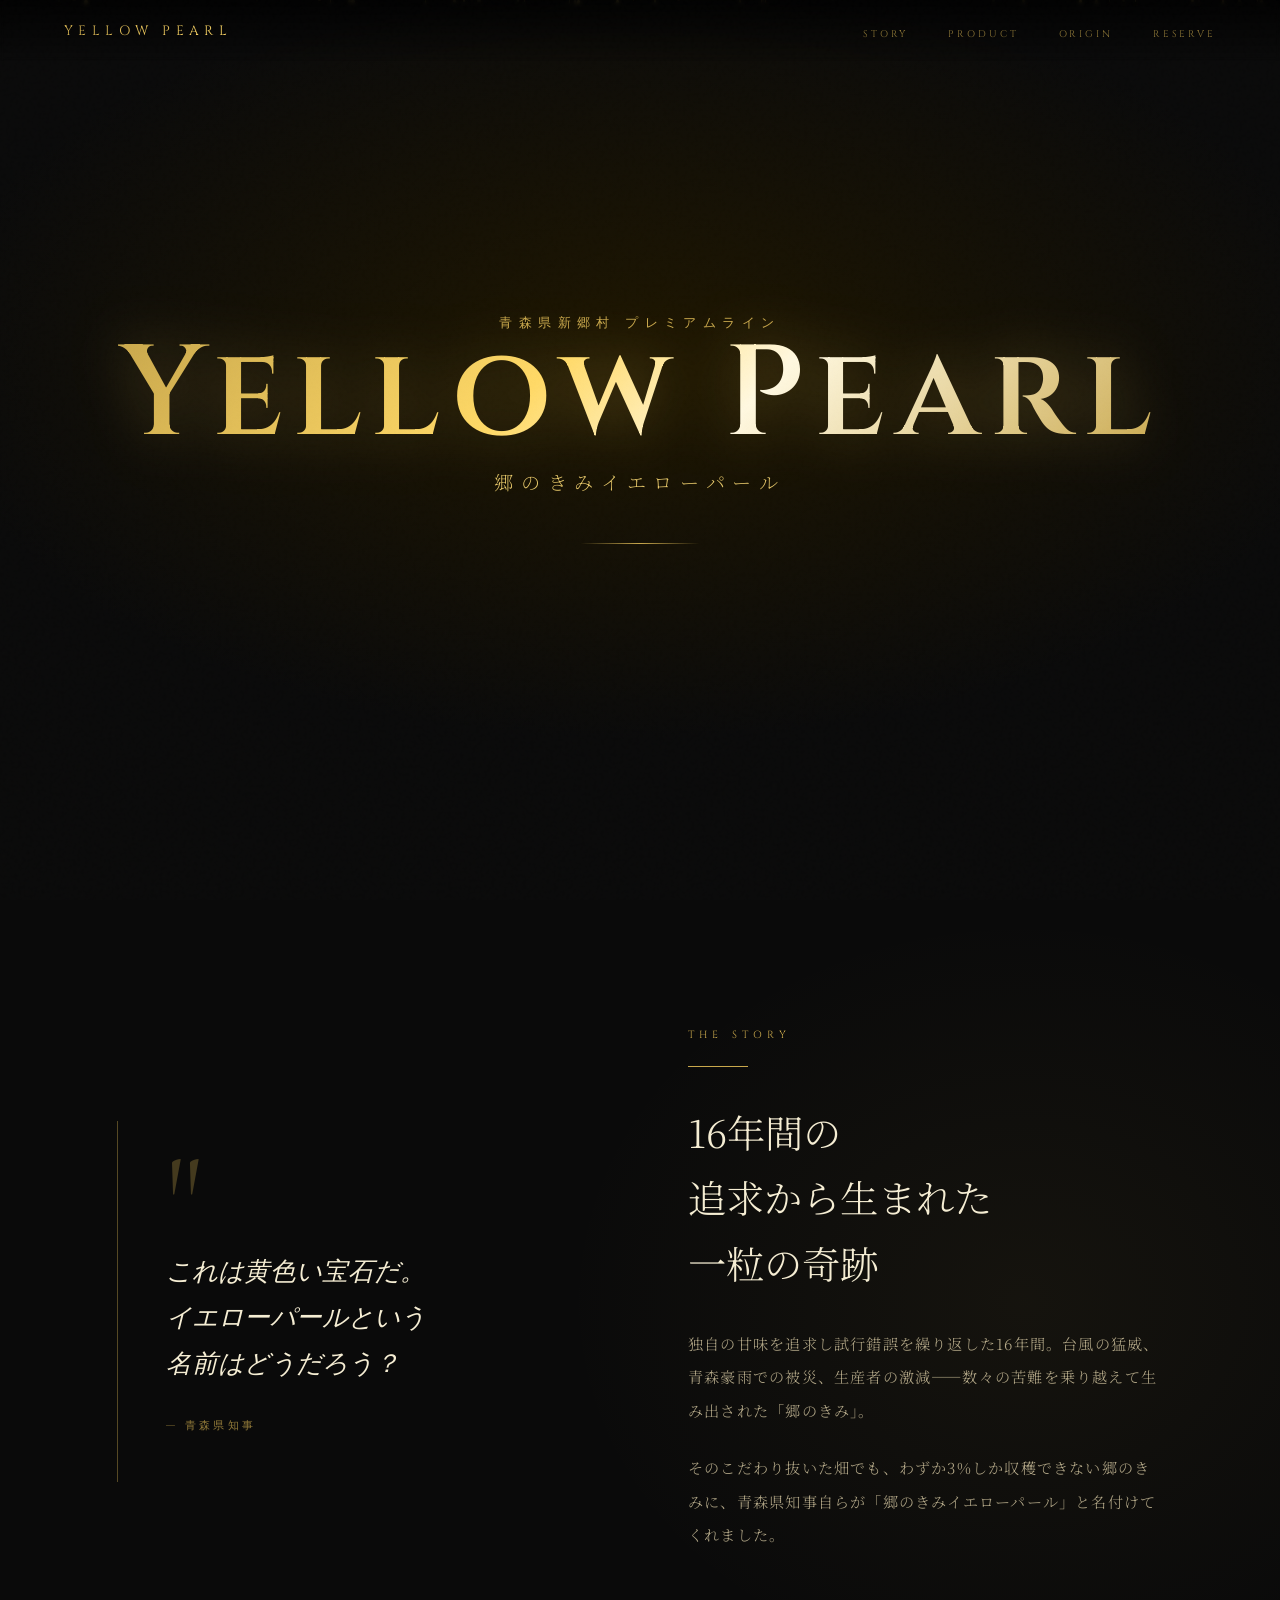
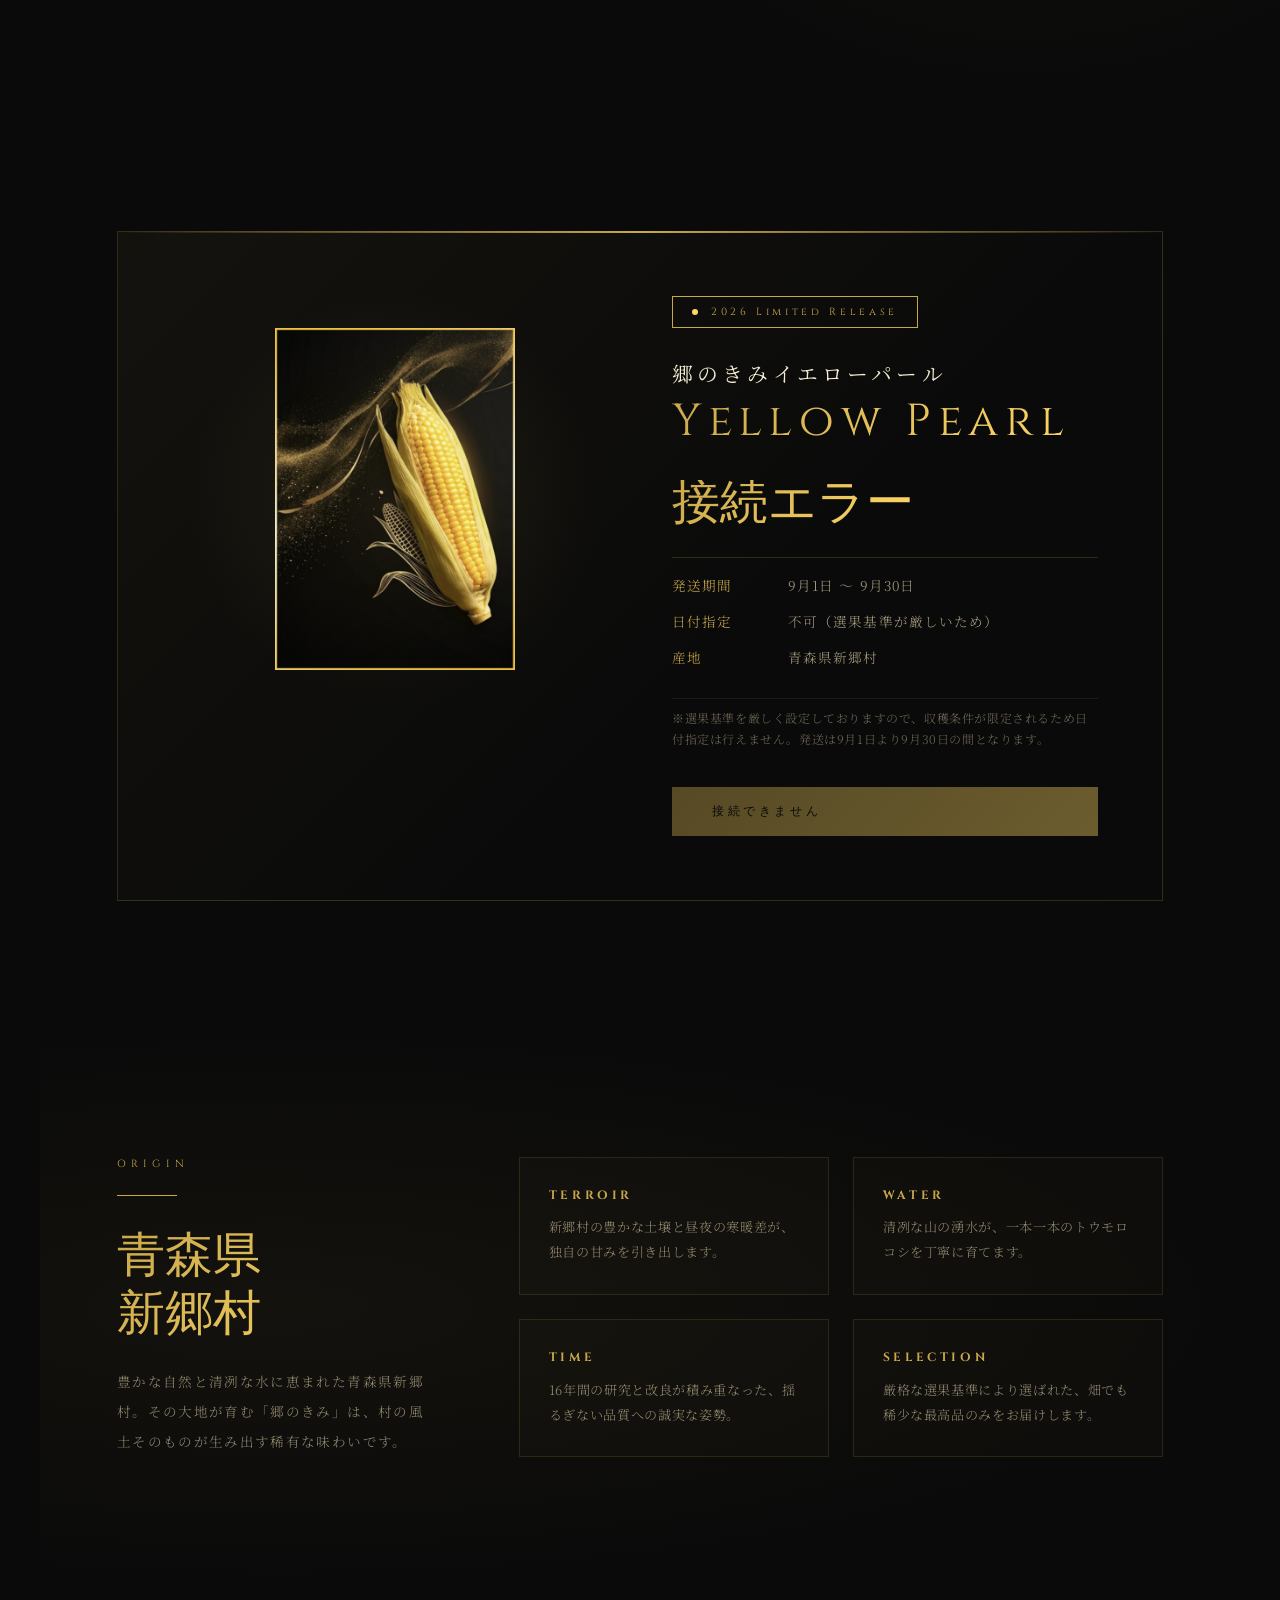
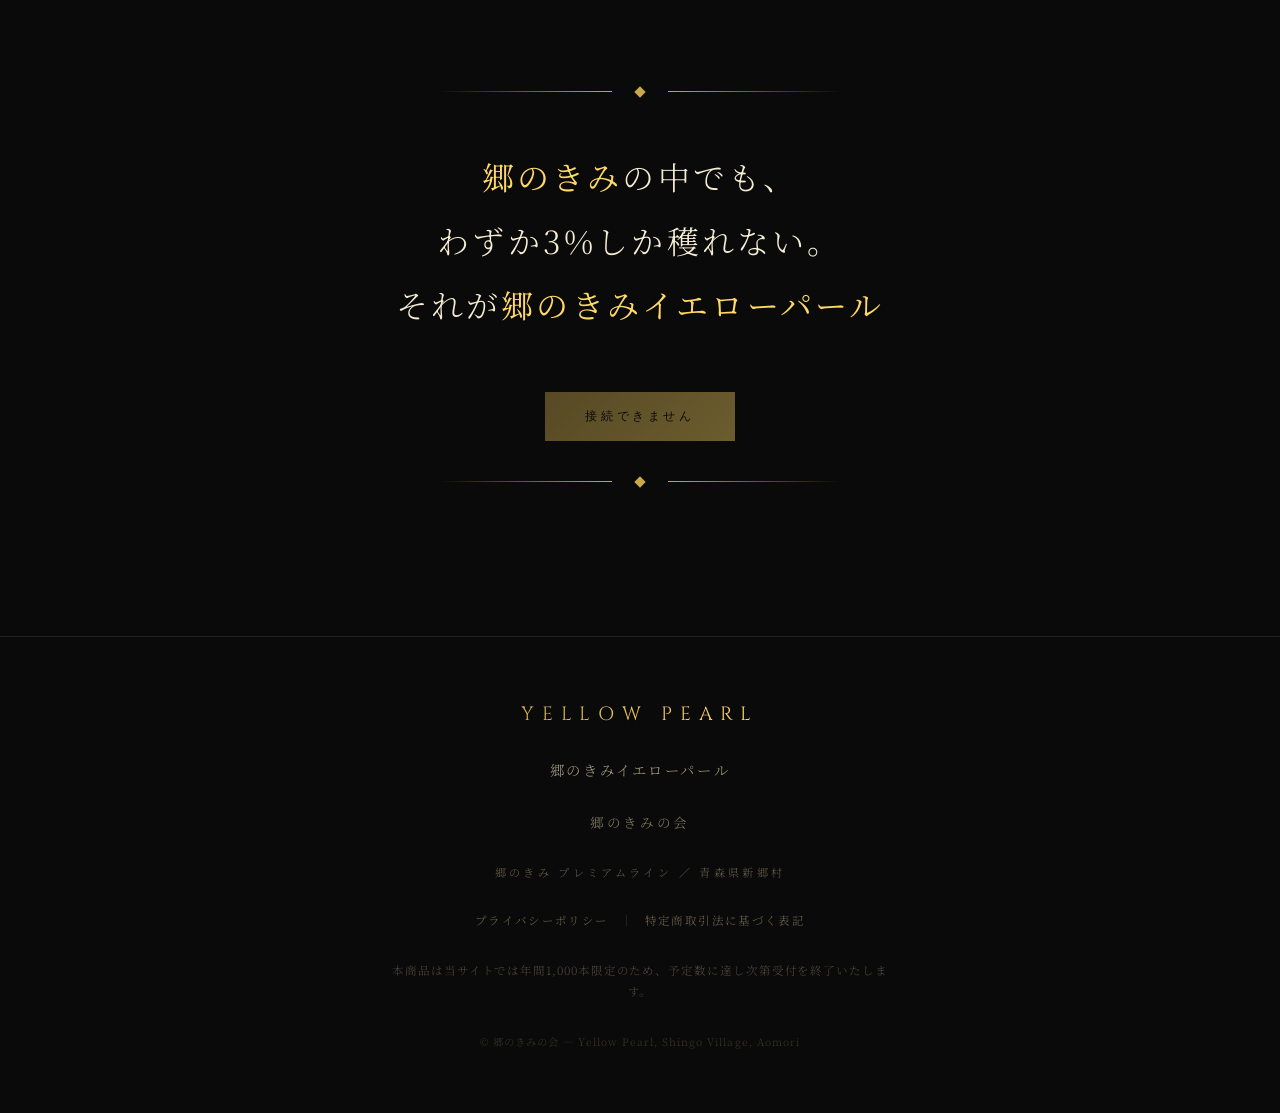
==== commit 2379b713: "公開ページに Google Analytics を追加し、CSP とプライバシー表記を更新する。 Co-authored-by: Cursor <cursoragent@cursor.com>" ====
--- a/index.html
+++ b/index.html
@@ -13,6 +13,9 @@
     <meta name="theme-color" content="#0a0a0a" />
     <link rel="icon" href="/assets/image/favicon.svg" type="image/svg+xml" />
     <link rel="apple-touch-icon" href="/assets/image/image-bg-kimi_v1.jpg" />
+    <!-- Google tag (gtag.js) -->
+    <script async src="https://www.googletagmanager.com/gtag/js?id=G-WR46VTNMV6"></script>
+    <script src="/shared/gtag.js"></script>
     <meta property="og:type" content="website" />
     <meta property="og:site_name" content="Yellow Pearl" />
     <meta property="og:locale" content="ja_JP" />
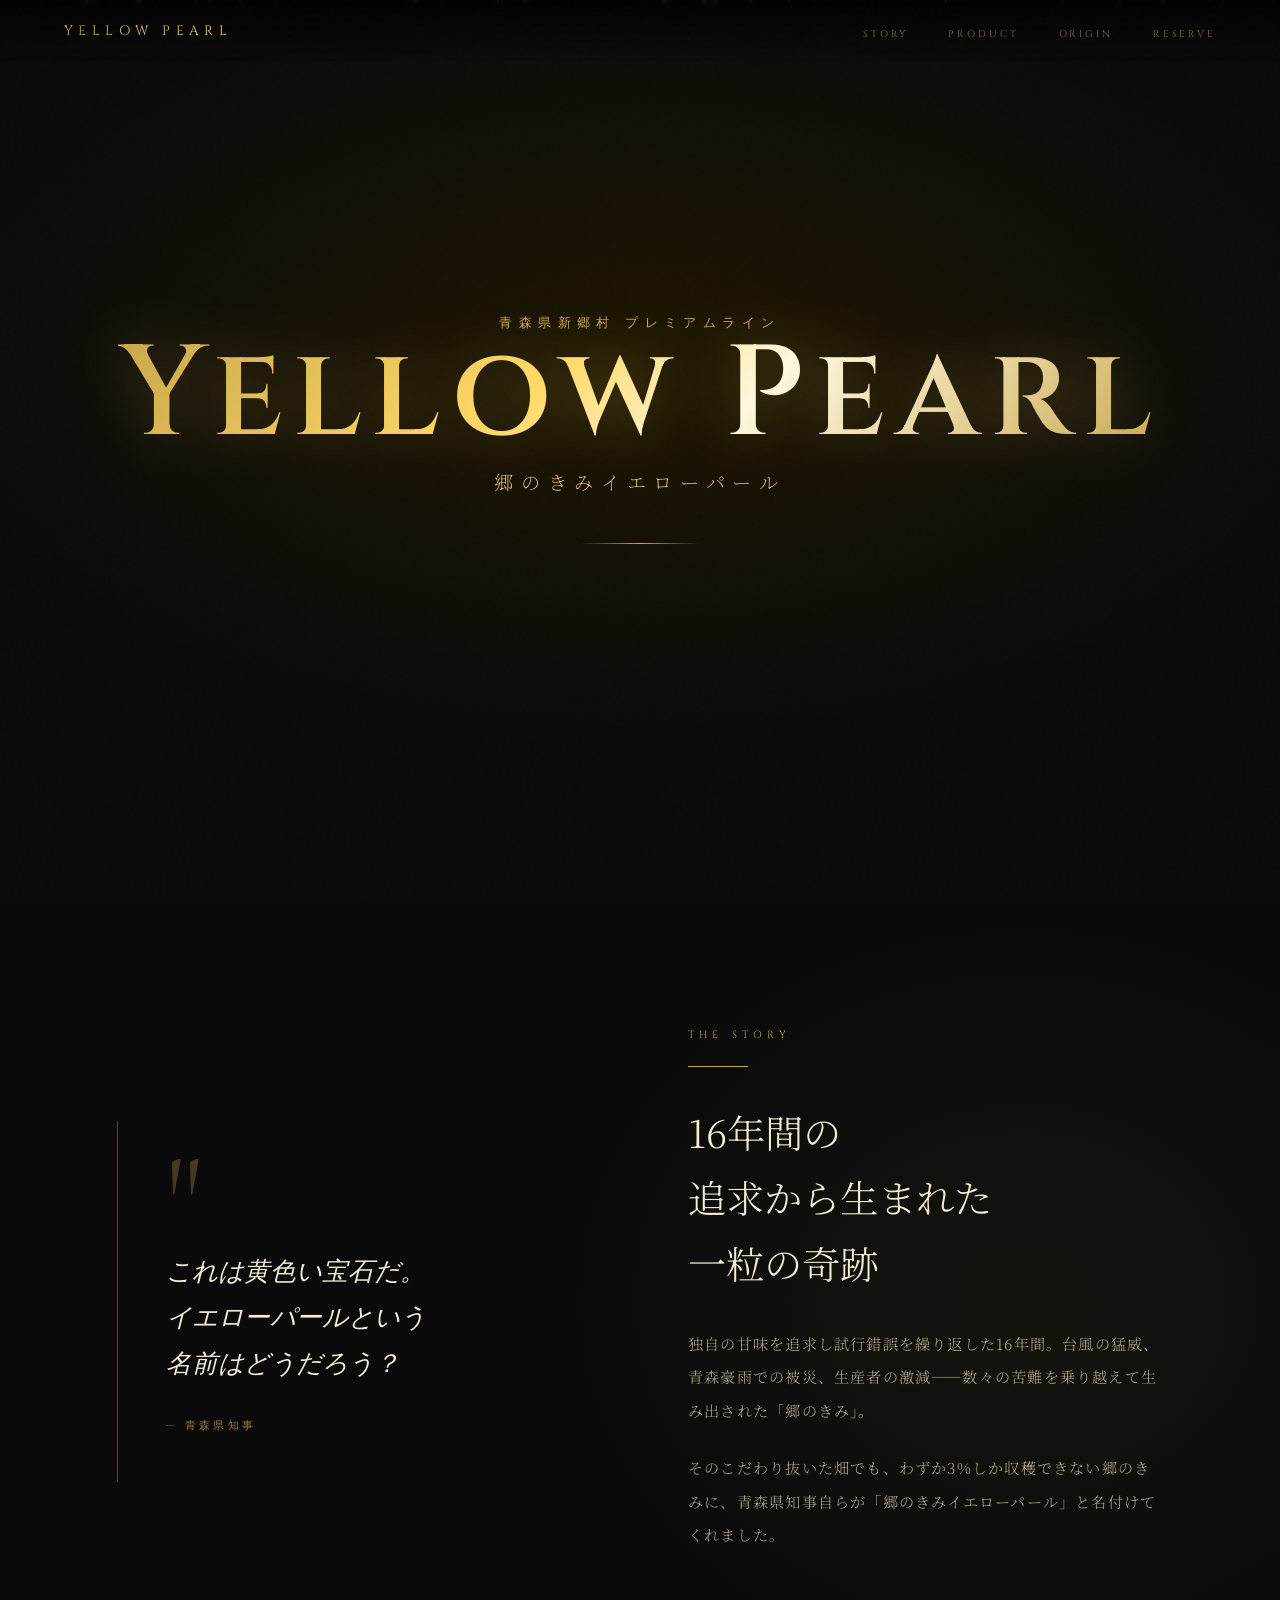
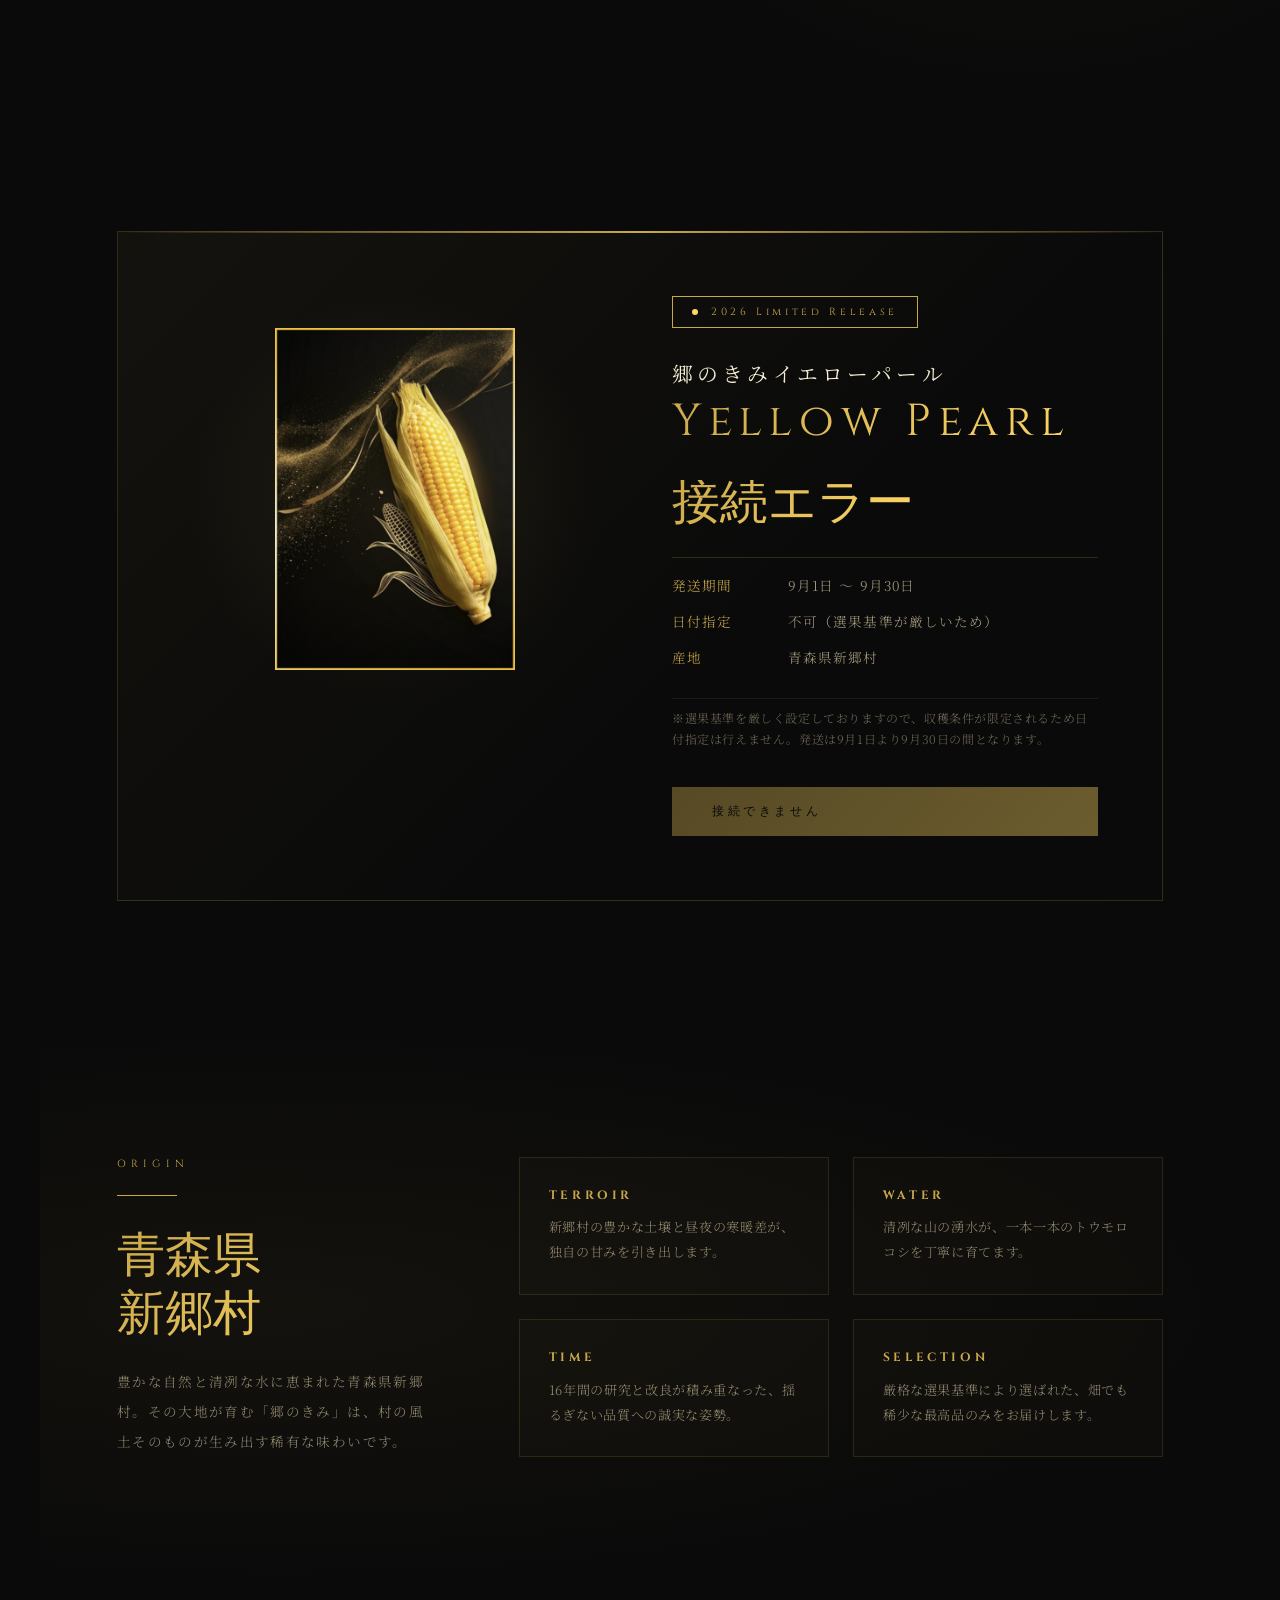
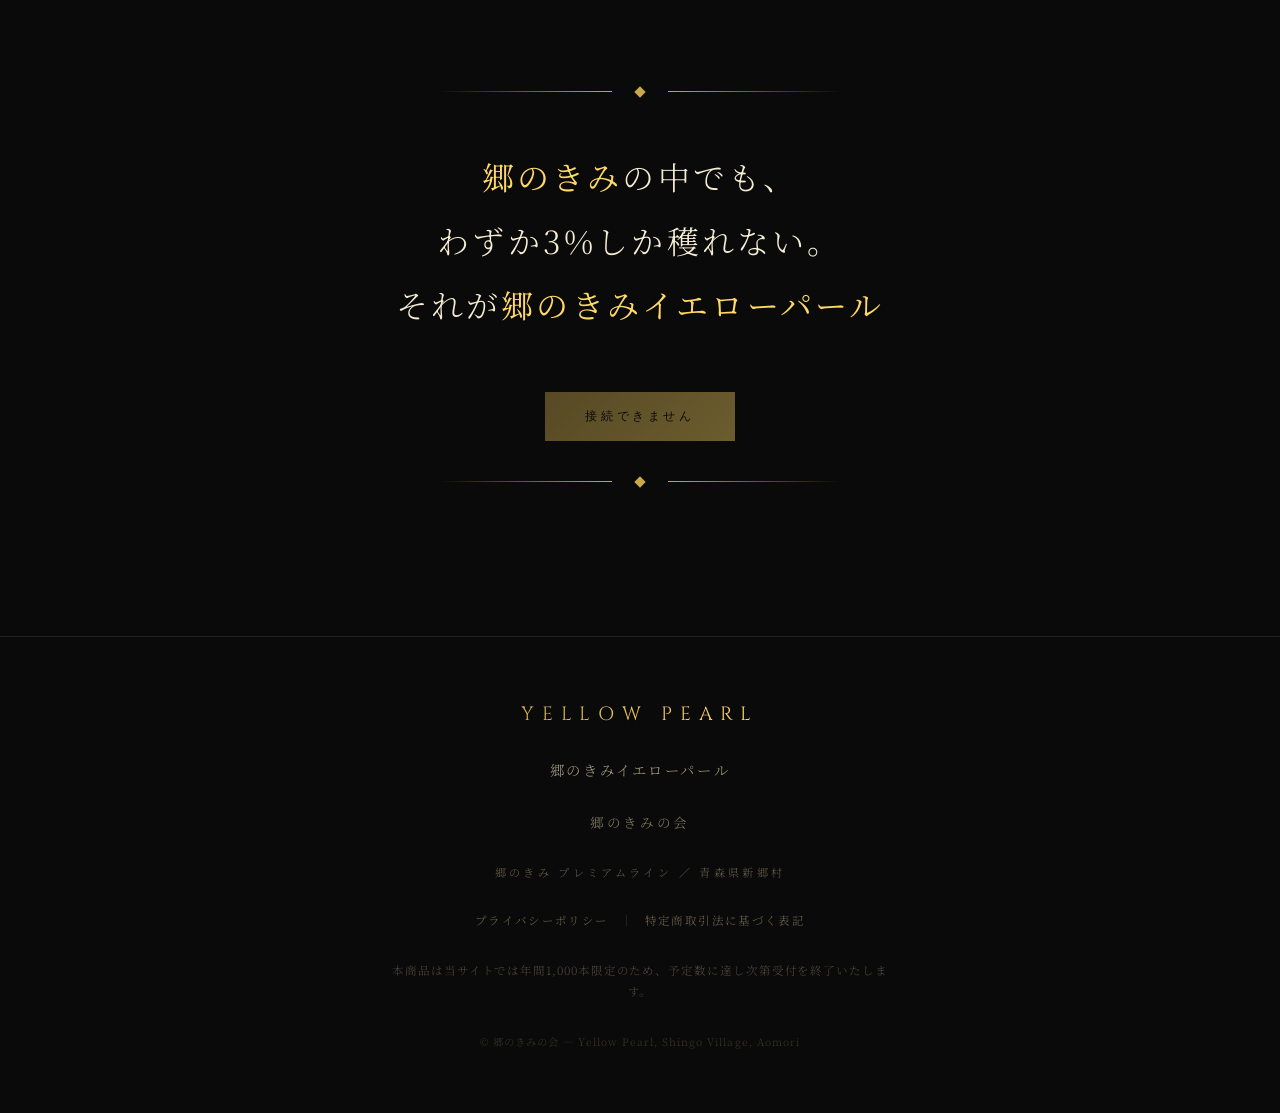
==== commit 993a3fcb: "検索結果向けの商品名と紹介文を更新する。 検索・SNS・構造化データで郷のきみイエローパールの希少性を一貫して伝える。  Co-authored-by: Cursor <cursoragent@cur" ====
--- a/index.html
+++ b/index.html
@@ -3,10 +3,10 @@
   <head>
     <meta charset="UTF-8" />
     <meta name="viewport" content="width=device-width, initial-scale=1.0" />
-    <title>Yellow Pearl | 郷のきみ プレミアムライン — 青森県新郷村</title>
+    <title>郷のきみイエローパール｜収穫わずか3％の限定トウモロコシ【年間1,000本】</title>
     <meta
       name="description"
-      content="青森県新郷村産「郷のきみ」プレミアムライン Yellow Pearl（イエローパール）。16年の研究から生まれた収穫わずか3%の限定とうもろこし。2026年9月発送・年間1,000本限定。"
+      content="16年の歳月が生んだ、収穫わずか3%の奇跡。青森県新郷村が誇る最高峰トウモロコシ「郷のきみイエローパール」。寒暖差の厳しい大自然とこだわり抜いた農法から生まれる、極上の甘みと粒立ち。年間1,000本限定、旬の時期だけの至高の味わいをお届けいたします。"
     />
     <link rel="canonical" href="https://yellow-pearl.com/" />
     <meta name="robots" content="index, follow, max-image-preview:large" />
@@ -22,11 +22,11 @@
     <meta property="og:url" content="https://yellow-pearl.com/" />
     <meta
       property="og:title"
-      content="Yellow Pearl | 郷のきみ プレミアムライン"
+      content="郷のきみイエローパール｜収穫わずか3％の限定トウモロコシ【年間1,000本】"
     />
     <meta
       property="og:description"
-      content="青森県新郷村の「郷のきみ」からわずか3%しか収穫できないイエローパール。2026年限定・年間1,000本。"
+      content="16年の歳月が生んだ、収穫わずか3%の奇跡。青森県新郷村が誇る最高峰トウモロコシ「郷のきみイエローパール」。寒暖差の厳しい大自然とこだわり抜いた農法から生まれる、極上の甘みと粒立ち。年間1,000本限定、旬の時期だけの至高の味わいをお届けいたします。"
     />
     <meta
       property="og:image"
@@ -36,11 +36,11 @@
     <meta name="twitter:card" content="summary_large_image" />
     <meta
       name="twitter:title"
-      content="Yellow Pearl | 郷のきみ プレミアムライン"
+      content="郷のきみイエローパール｜収穫わずか3％の限定トウモロコシ【年間1,000本】"
     />
     <meta
       name="twitter:description"
-      content="青森県新郷村の「郷のきみ」からわずか3%しか収穫できないイエローパール。2026年限定・年間1,000本。"
+      content="16年の歳月が生んだ、収穫わずか3%の奇跡。青森県新郷村が誇る最高峰トウモロコシ「郷のきみイエローパール」。寒暖差の厳しい大自然とこだわり抜いた農法から生まれる、極上の甘みと粒立ち。年間1,000本限定、旬の時期だけの至高の味わいをお届けいたします。"
     />
     <meta
       name="twitter:image"
@@ -52,11 +52,11 @@
         "@graph": [
           {
             "@type": "WebSite",
-            "name": "Yellow Pearl",
-            "alternateName": "イエローパール",
+            "name": "郷のきみイエローパール",
+            "alternateName": ["Yellow Pearl", "イエローパール"],
             "url": "https://yellow-pearl.com/",
             "inLanguage": "ja",
-            "description": "青森県新郷村産「郷のきみ」プレミアムライン Yellow Pearl 公式予約サイト"
+            "description": "16年の歳月が生んだ、収穫わずか3%の奇跡。青森県新郷村が誇る最高峰トウモロコシ「郷のきみイエローパール」。寒暖差の厳しい大自然とこだわり抜いた農法から生まれる、極上の甘みと粒立ち。年間1,000本限定、旬の時期だけの至高の味わいをお届けいたします。"
           },
           {
             "@type": "Organization",
@@ -74,8 +74,8 @@
           },
           {
             "@type": "Product",
-            "name": "Yellow Pearl（イエローパール）",
-            "description": "青森県新郷村産「郷のきみ」プレミアムライン。厳格な選果基準により畑でもわずか3%しか収穫できない限定とうもろこし。",
+            "name": "郷のきみイエローパール",
+            "description": "16年の歳月が生んだ、収穫わずか3%の奇跡。青森県新郷村が誇る最高峰トウモロコシ「郷のきみイエローパール」。寒暖差の厳しい大自然とこだわり抜いた農法から生まれる、極上の甘みと粒立ち。年間1,000本限定、旬の時期だけの至高の味わいをお届けいたします。",
             "image": "https://yellow-pearl.com/assets/image/image-bg-kimi_v1.jpg",
             "brand": {
               "@type": "Brand",
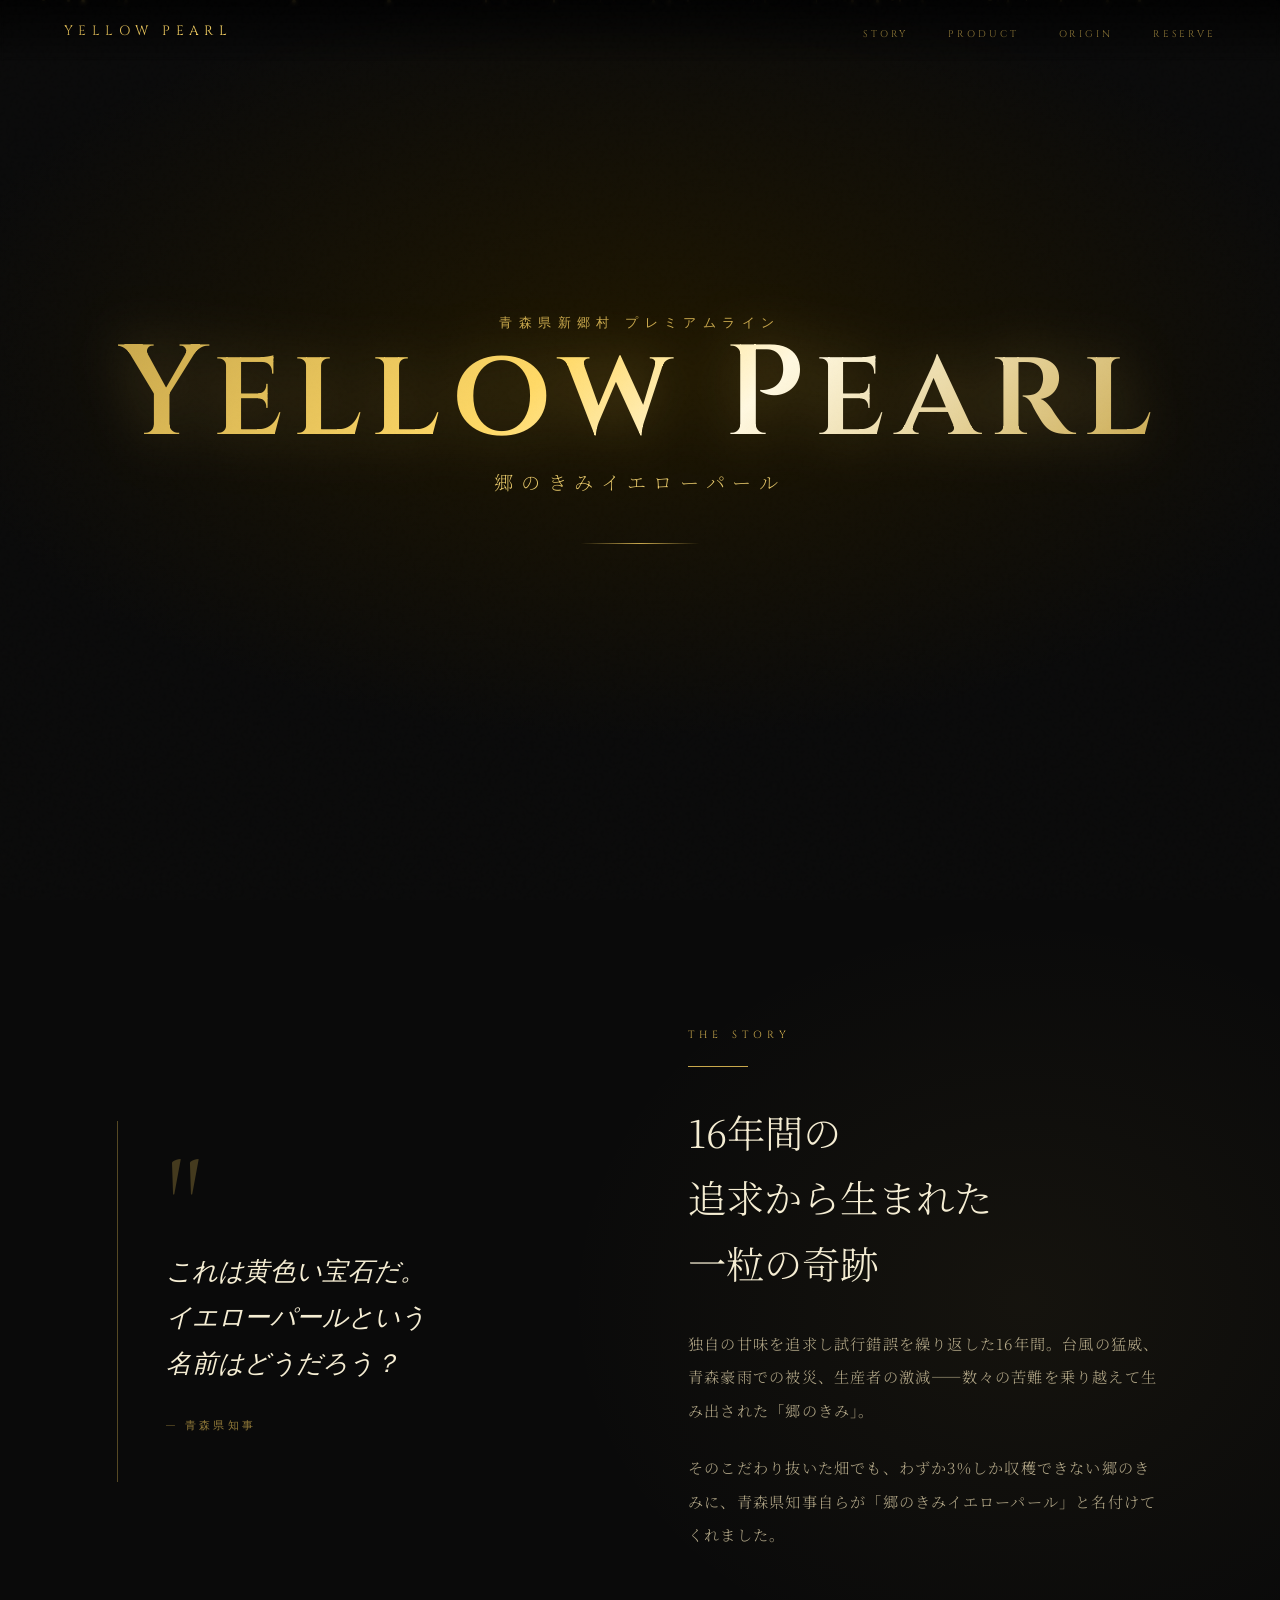
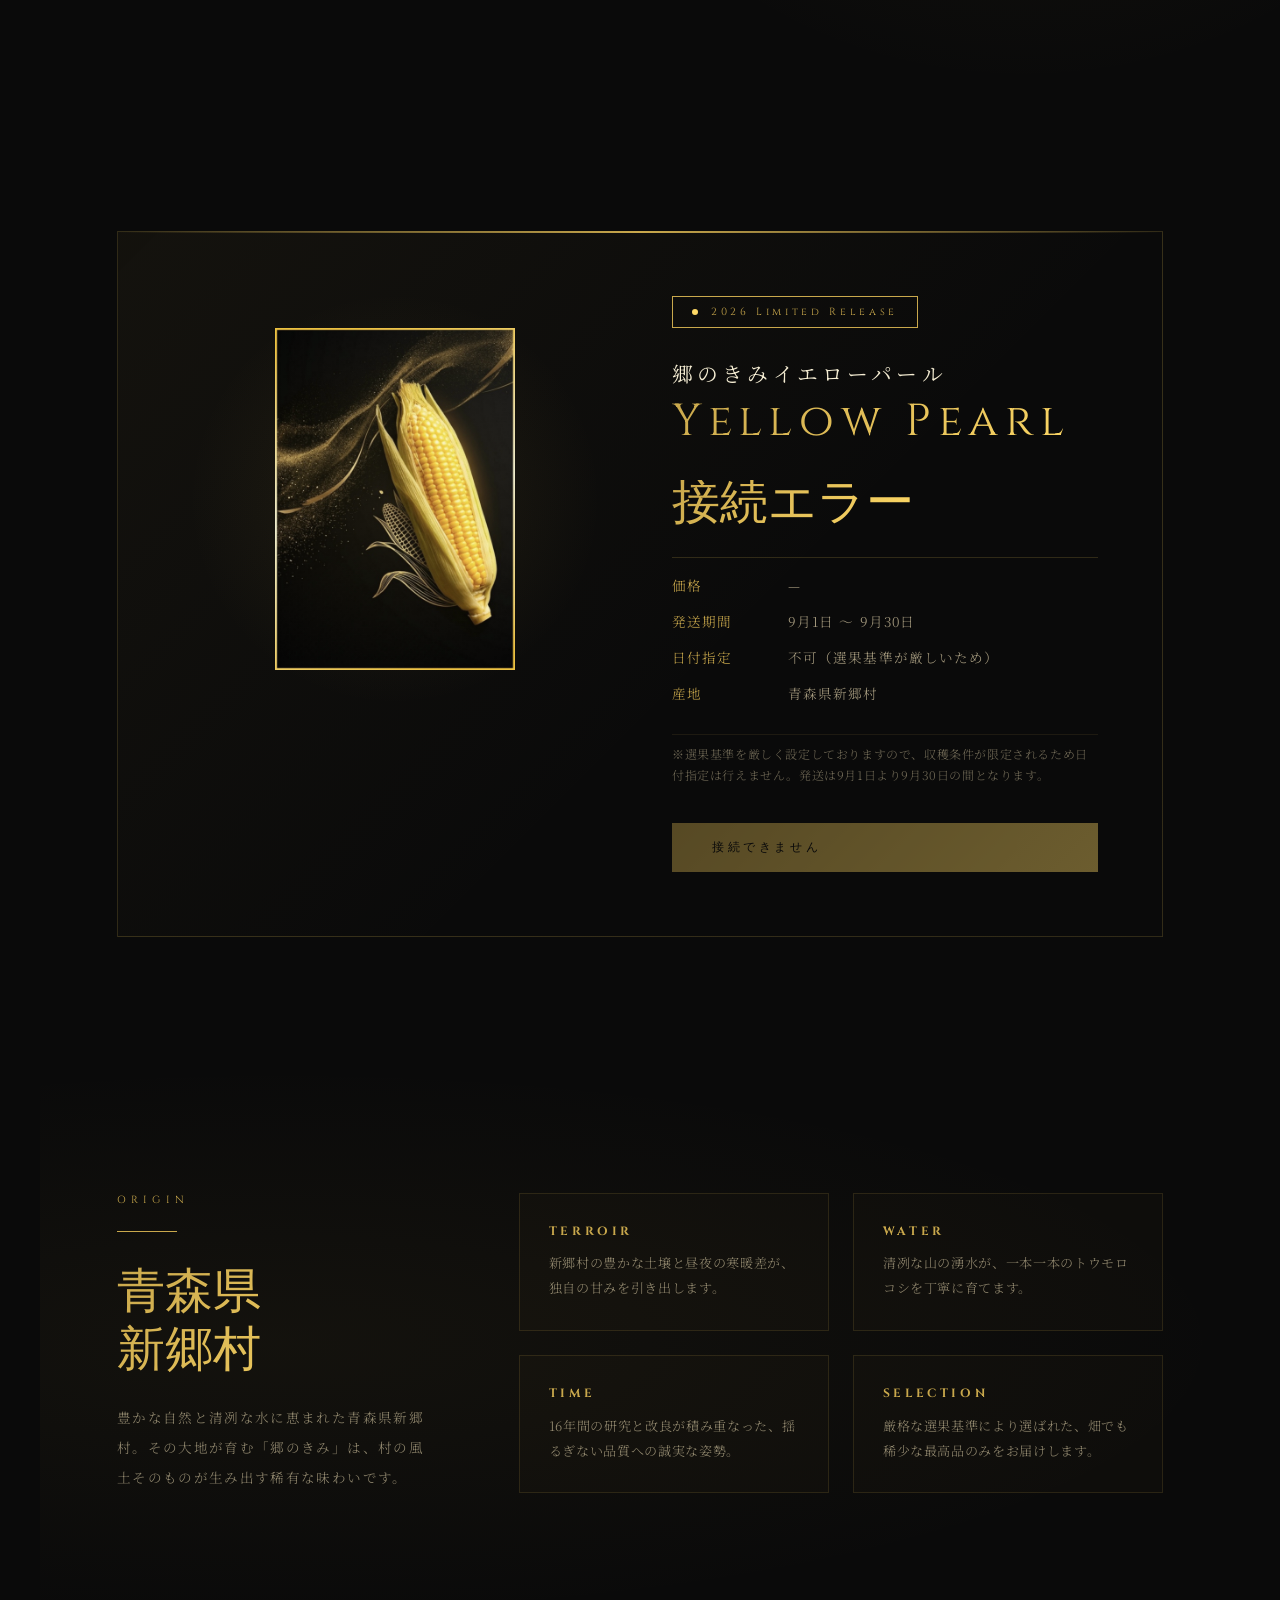
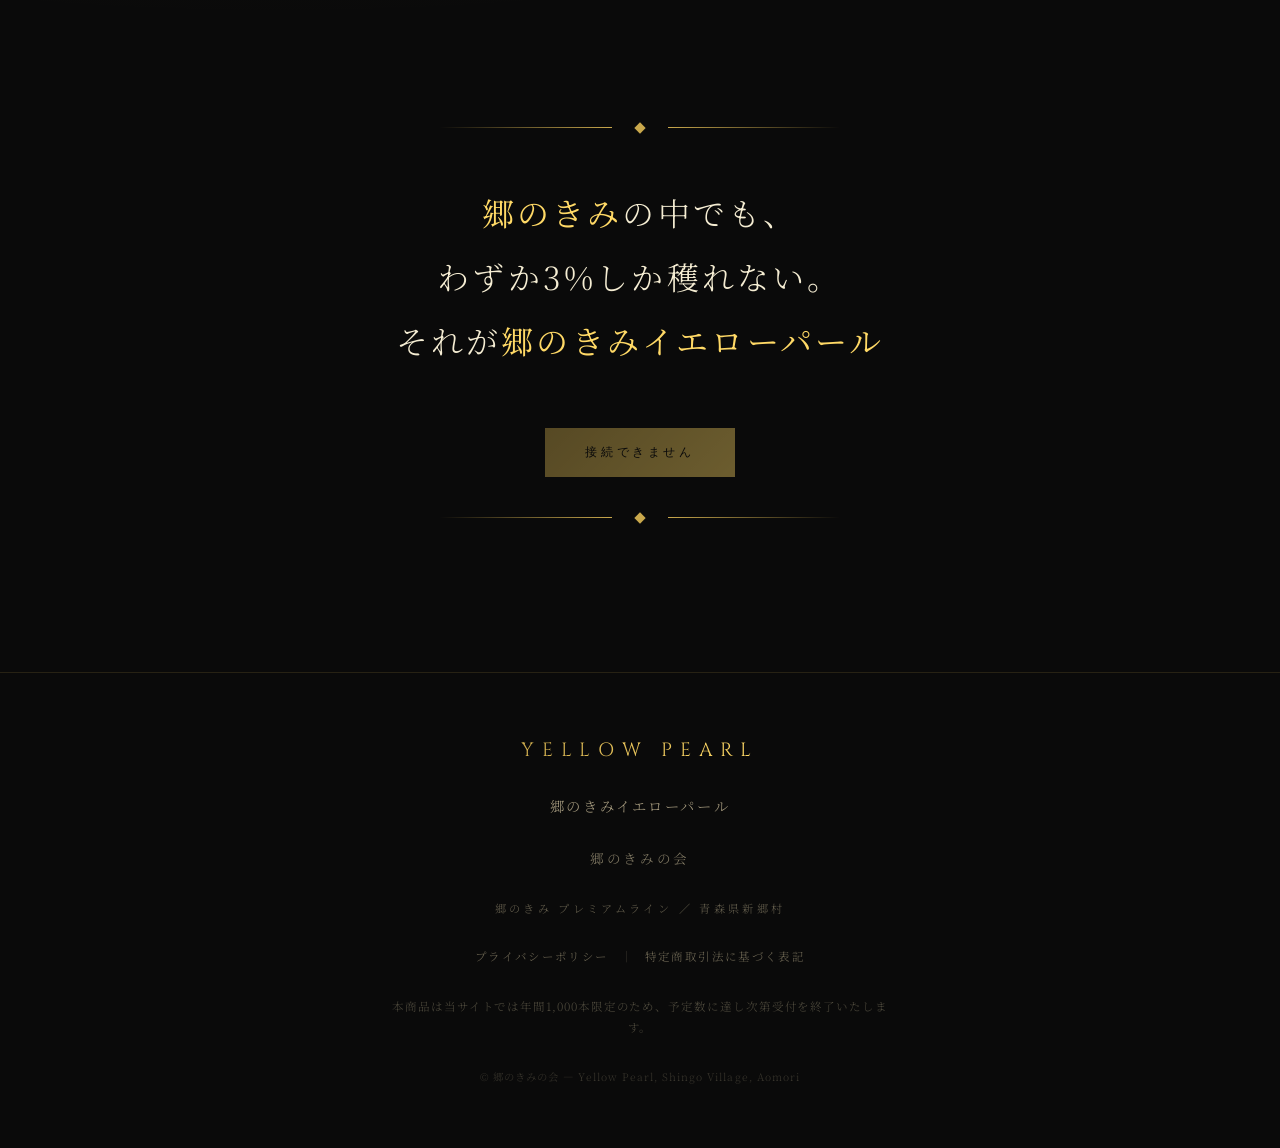
==== commit 8e89e1b9: "トップに管理画面の税込単価を表示する。 商品スペックの価格行を、在庫APIの設定から「円(税込・送料別途)」で出す。  Co-authored-by: Cursor <cursoragent@curs" ====
--- a/index.html
+++ b/index.html
@@ -213,6 +213,10 @@
 
             <div class="product-specs">
               <div class="spec-row">
+                <span class="spec-key">価格</span>
+                <span class="spec-val" id="product-price">—</span>
+              </div>
+              <div class="spec-row">
                 <span class="spec-key">発送期間</span>
                 <span class="spec-val">9月1日 〜 9月30日</span>
               </div>
@@ -319,6 +323,7 @@
       loadLandingStock(window.location.origin, {
         displayEl: document.getElementById("stock-display"),
         remainingEl: document.getElementById("stock-remaining"),
+        priceEl: document.getElementById("product-price"),
         buttons: [
           document.getElementById("reserve-btn"),
           document.getElementById("reserve-btn-2"),
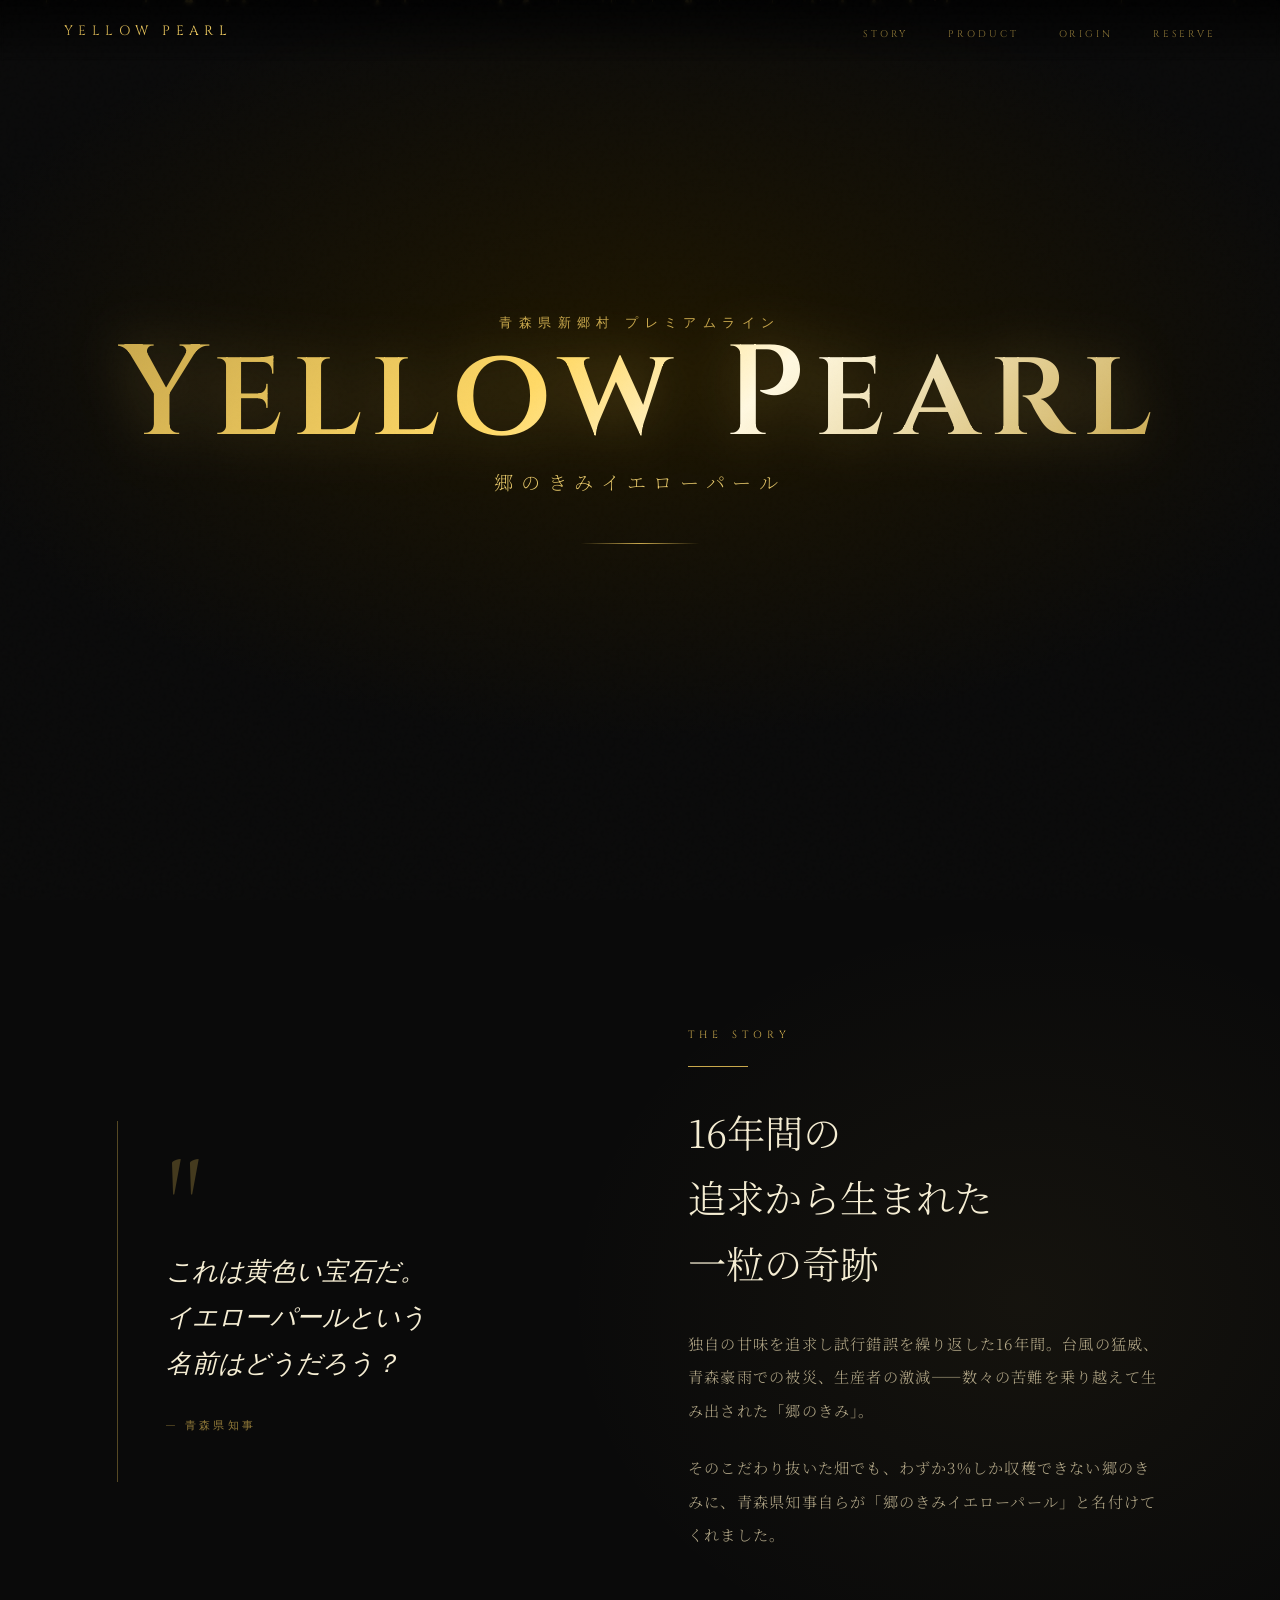
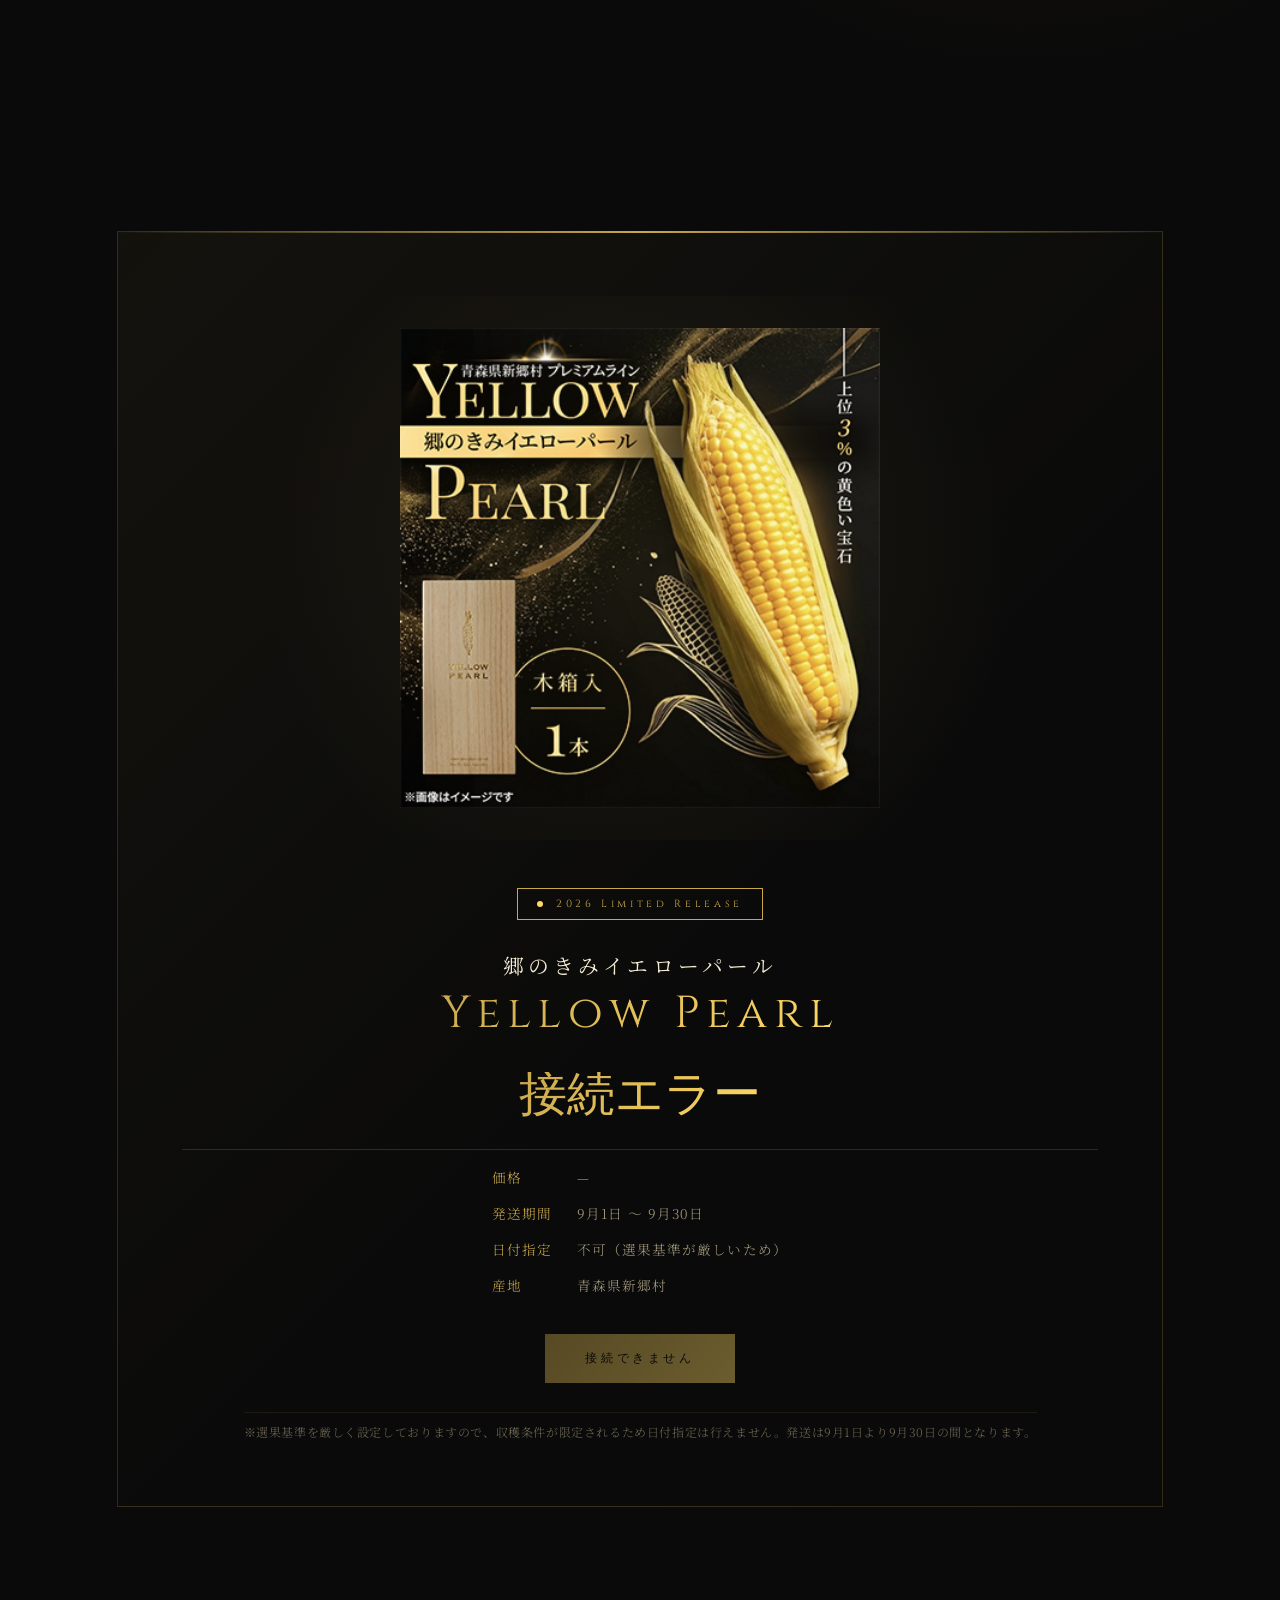
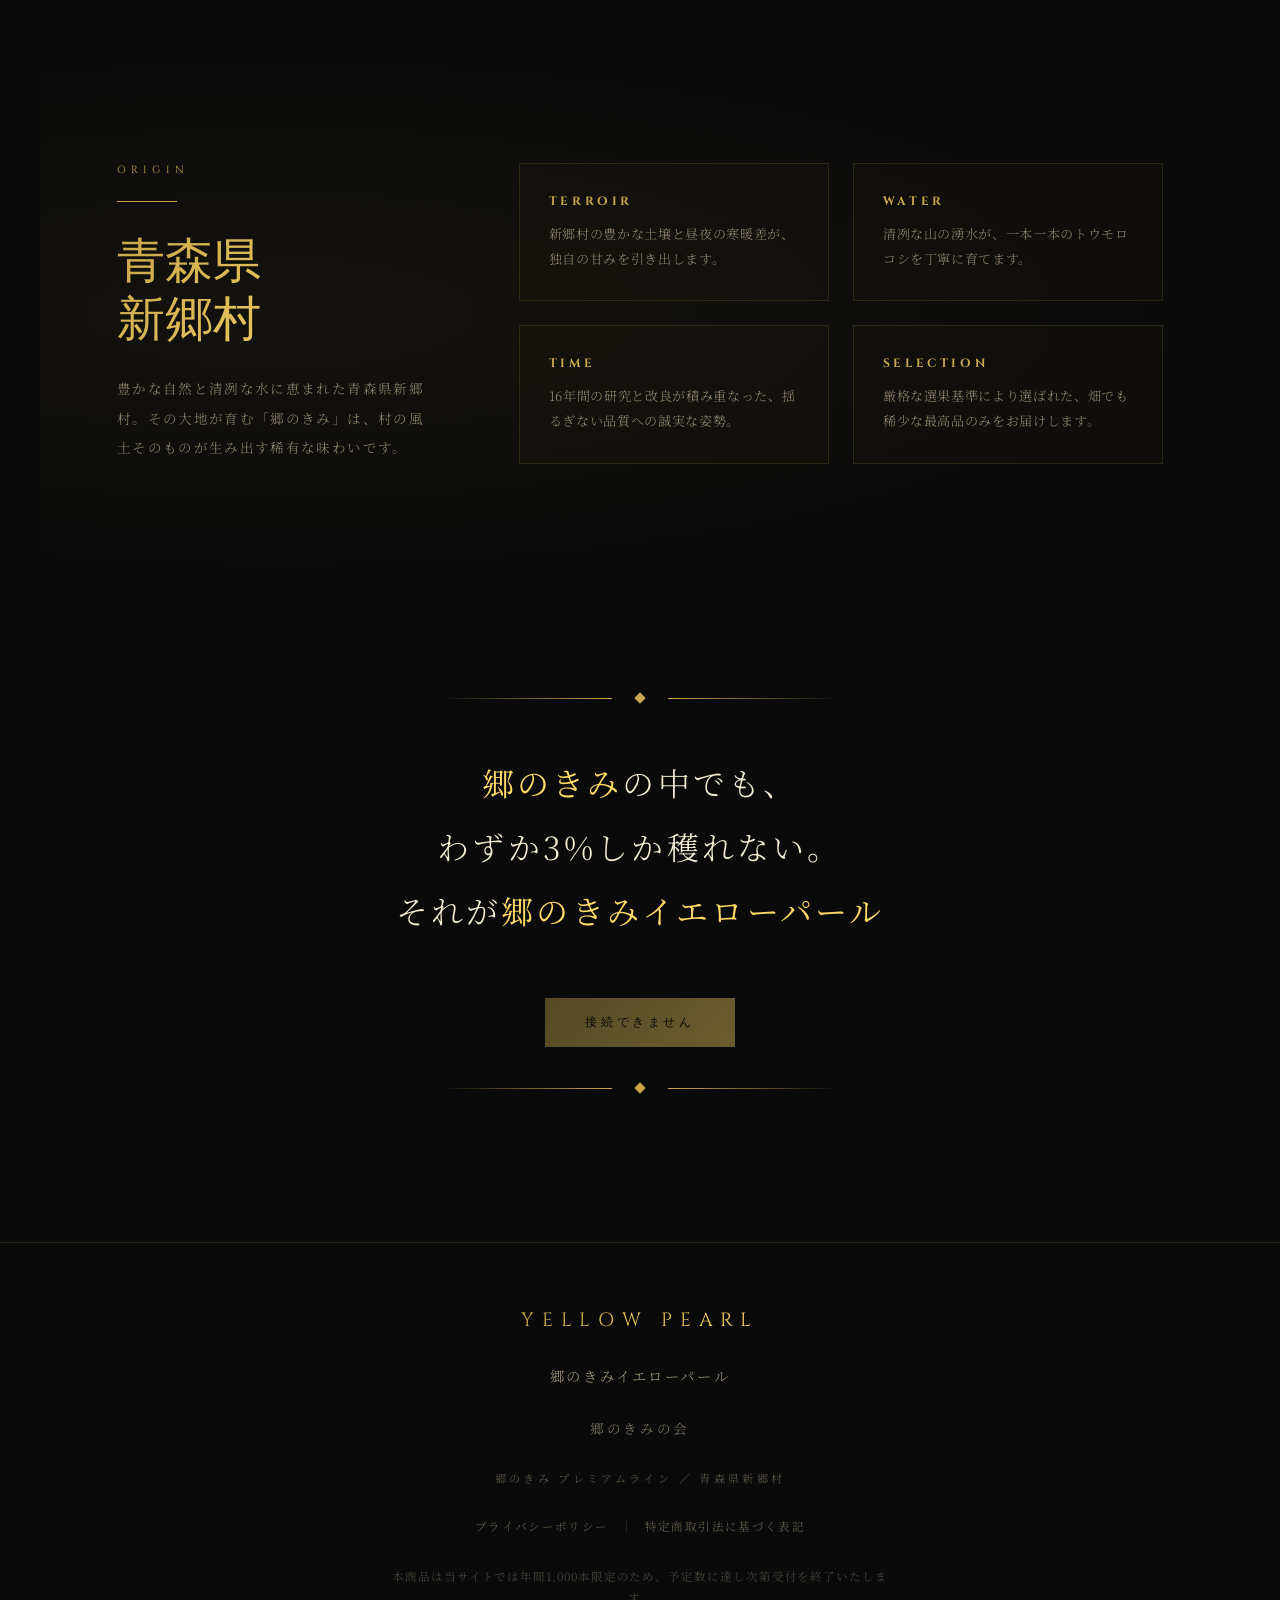
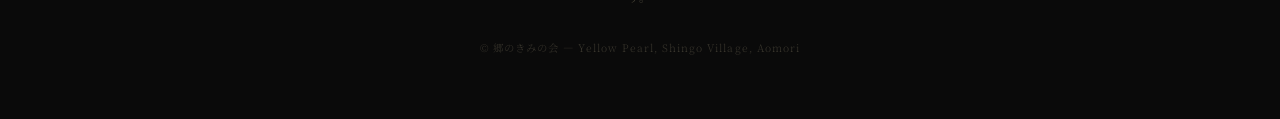
==== commit c85eea56: "商品ブロックを縦並び中央寄せにし、狭い画面のはみ出しを防ぐ。 画像を大きくし、注記位置と在庫表示を整え、ローカル確認用の仮在庫表示も追加する。  Co-authored-by: Cursor <cur" ====
--- a/index.html
+++ b/index.html
@@ -165,7 +165,7 @@
             <img
               src="assets/image/image-bg-kimi_v1.jpg"
               alt="郷のきみイエローパール"
-              style="width: min(240px, 80%)"
+              style="width: min(480px, 96%)"
             />
           </div>
 
@@ -199,14 +199,7 @@
 
             <div class="product-limit">
               <span class="limit-number" id="stock-display">1,000本限定</span>
-              <span
-                id="stock-remaining"
-                style="
-                  font-family: &quot;Noto Serif JP&quot;, serif;
-                  font-size: 0.8rem;
-                  color: rgba(232, 217, 176, 0.6);
-                  letter-spacing: 0.1em;
-                "
+              <span id="stock-remaining"
                 >（年間限定・数量は選果により変動します）</span
               >
             </div>
@@ -230,13 +223,13 @@
               </div>
             </div>
 
-            <p class="note">
-              ※選果基準を厳しく設定しておりますので、収穫条件が限定されるため日付指定は行えません。発送は9月1日より9月30日の間となります。
-            </p>
-
             <a class="cta-btn" href="cart.html" id="reserve-btn"
               >予約する — Reserve</a
             >
+
+            <p class="note">
+              ※選果基準を厳しく設定しておりますので、収穫条件が限定されるため日付指定は行えません。発送は9月1日より9月30日の間となります。
+            </p>
           </div>
         </div>
       </div>
--- a/style.css
+++ b/style.css
@@ -301,8 +301,8 @@
 
 .product-card {
   display: grid;
-  grid-template-columns: 1fr 1fr;
-  gap: 4rem;
+  grid-template-columns: 1fr;
+  gap: 3rem;
   align-items: start;
   background: linear-gradient(
     135deg,
@@ -326,8 +326,8 @@
 
 @media (max-width: 768px) {
   .product-card {
-    grid-template-columns: 1fr;
     gap: 2rem;
+    padding: 1.5rem 1.25rem;
   }
 }
 
@@ -354,7 +354,12 @@
 .product-info {
   display: flex;
   flex-direction: column;
+  align-items: center;
   gap: 1.8rem;
+  text-align: center;
+  width: 100%;
+  min-width: 0;
+  max-width: 100%;
 }
 
 .product-badge {
@@ -404,8 +409,31 @@
 
 .product-limit {
   display: flex;
-  align-items: center;
-  gap: 1rem;
+  flex-direction: column;
+  align-items: center;
+  justify-content: center;
+  gap: 0.6rem;
+  width: 100%;
+  max-width: 100%;
+}
+
+#stock-remaining {
+  font-family: "Noto Serif JP", serif;
+  font-size: 0.8rem;
+  color: rgba(232, 217, 176, 0.6);
+  letter-spacing: 0.1em;
+  text-align: center;
+  max-width: 100%;
+  padding: 0 0.25rem;
+  box-sizing: border-box;
+  line-height: 1.55;
+}
+
+@media (max-width: 380px) {
+  #stock-remaining {
+    font-size: 0.72rem;
+    letter-spacing: 0.04em;
+  }
 }
 
 .limit-number {
@@ -427,16 +455,32 @@
 }
 
 .product-specs {
-  display: flex;
-  flex-direction: column;
-  gap: 0.8rem;
+  display: grid;
+  grid-template-columns: max-content minmax(0, max-content);
+  column-gap: 1.5rem;
+  row-gap: 0.8rem;
+  justify-content: center;
+  text-align: left;
   padding-top: 1rem;
   border-top: 1px solid rgba(201, 168, 76, 0.2);
+  width: 100%;
+  max-width: 100%;
+  box-sizing: border-box;
+}
+
+@media (max-width: 380px) {
+  .product-specs {
+    grid-template-columns: max-content minmax(0, 1fr);
+    column-gap: 0.85rem;
+  }
+
+  .spec-val {
+    word-break: break-word;
+  }
 }
 
 .spec-row {
-  display: flex;
-  gap: 1rem;
+  display: contents;
   font-size: 0.85rem;
   line-height: 1.7;
   letter-spacing: 0.08em;
@@ -445,11 +489,16 @@
 .spec-key {
   color: var(--gold);
   white-space: nowrap;
-  min-width: 100px;
+  font-size: 0.85rem;
+  line-height: 1.7;
+  letter-spacing: 0.08em;
 }
 
 .spec-val {
   color: rgba(232, 217, 176, 0.7);
+  font-size: 0.85rem;
+  line-height: 1.7;
+  letter-spacing: 0.08em;
 }
 
 .note {
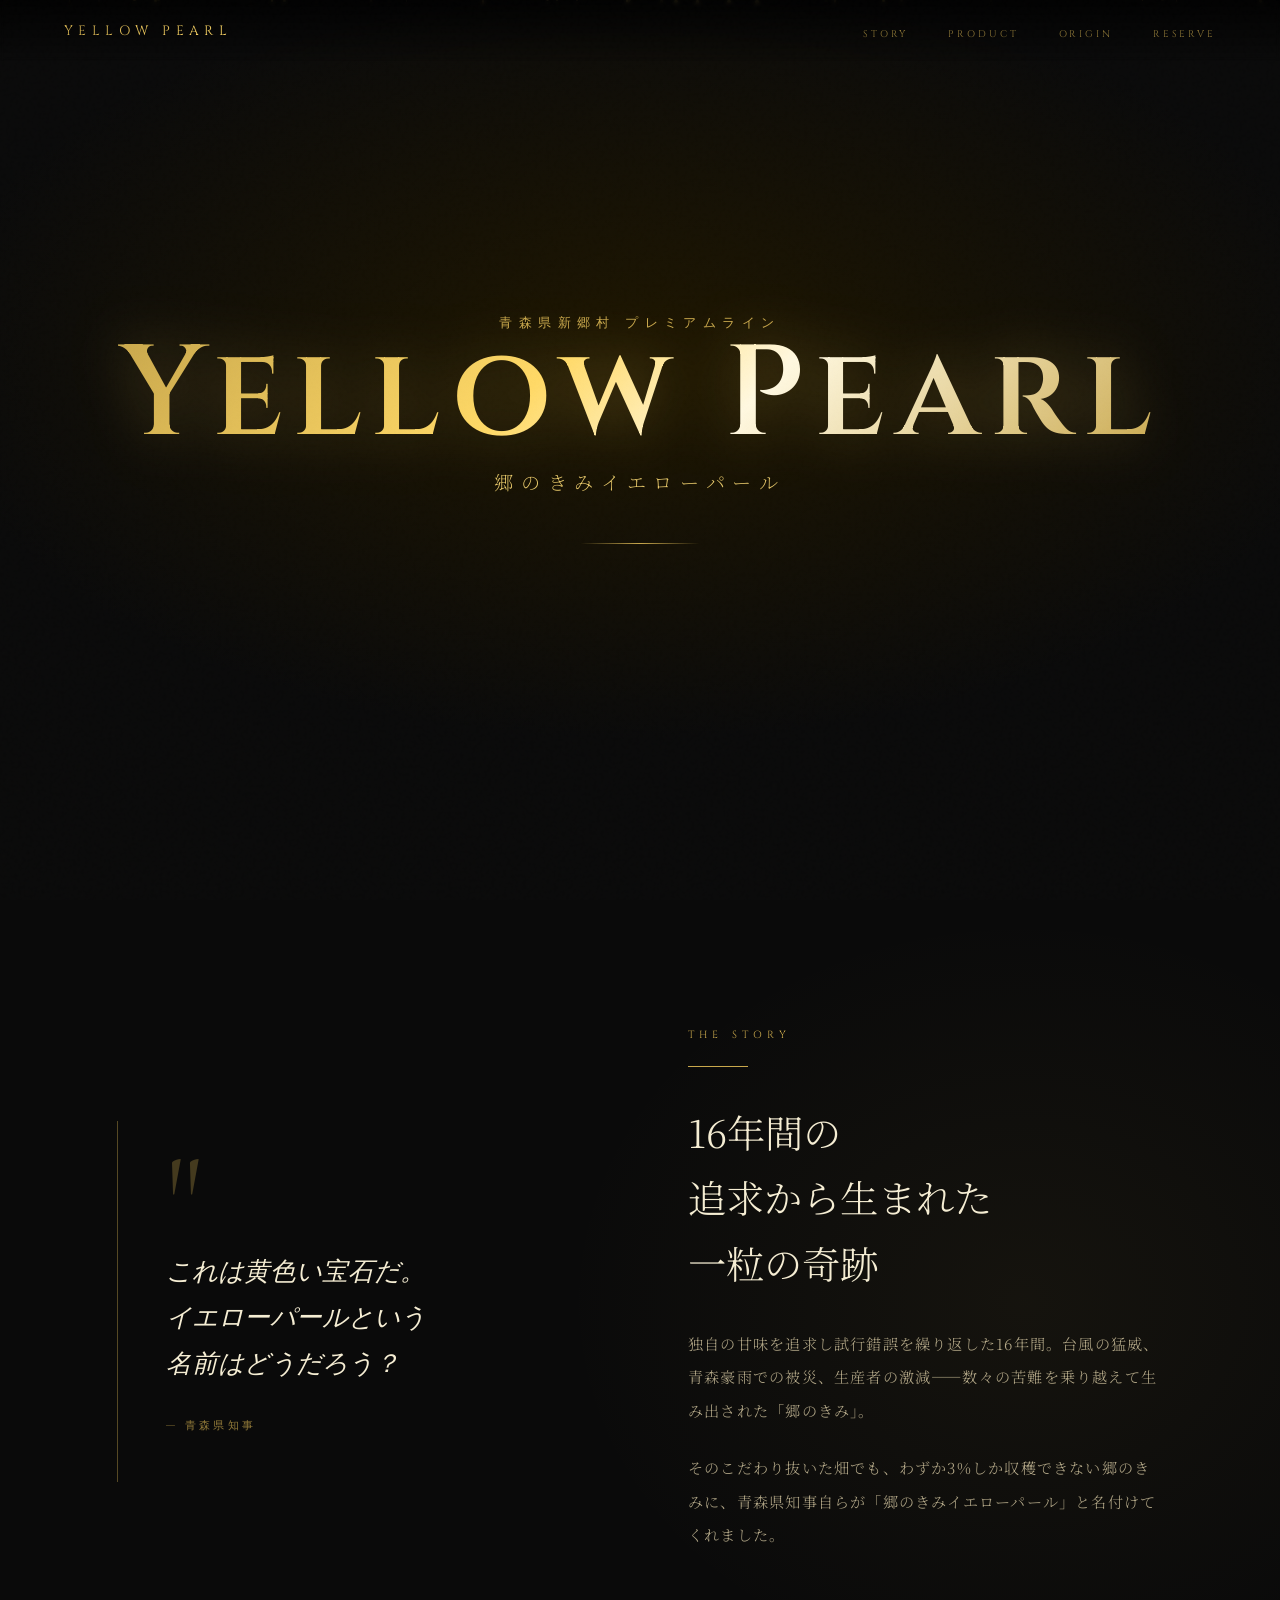
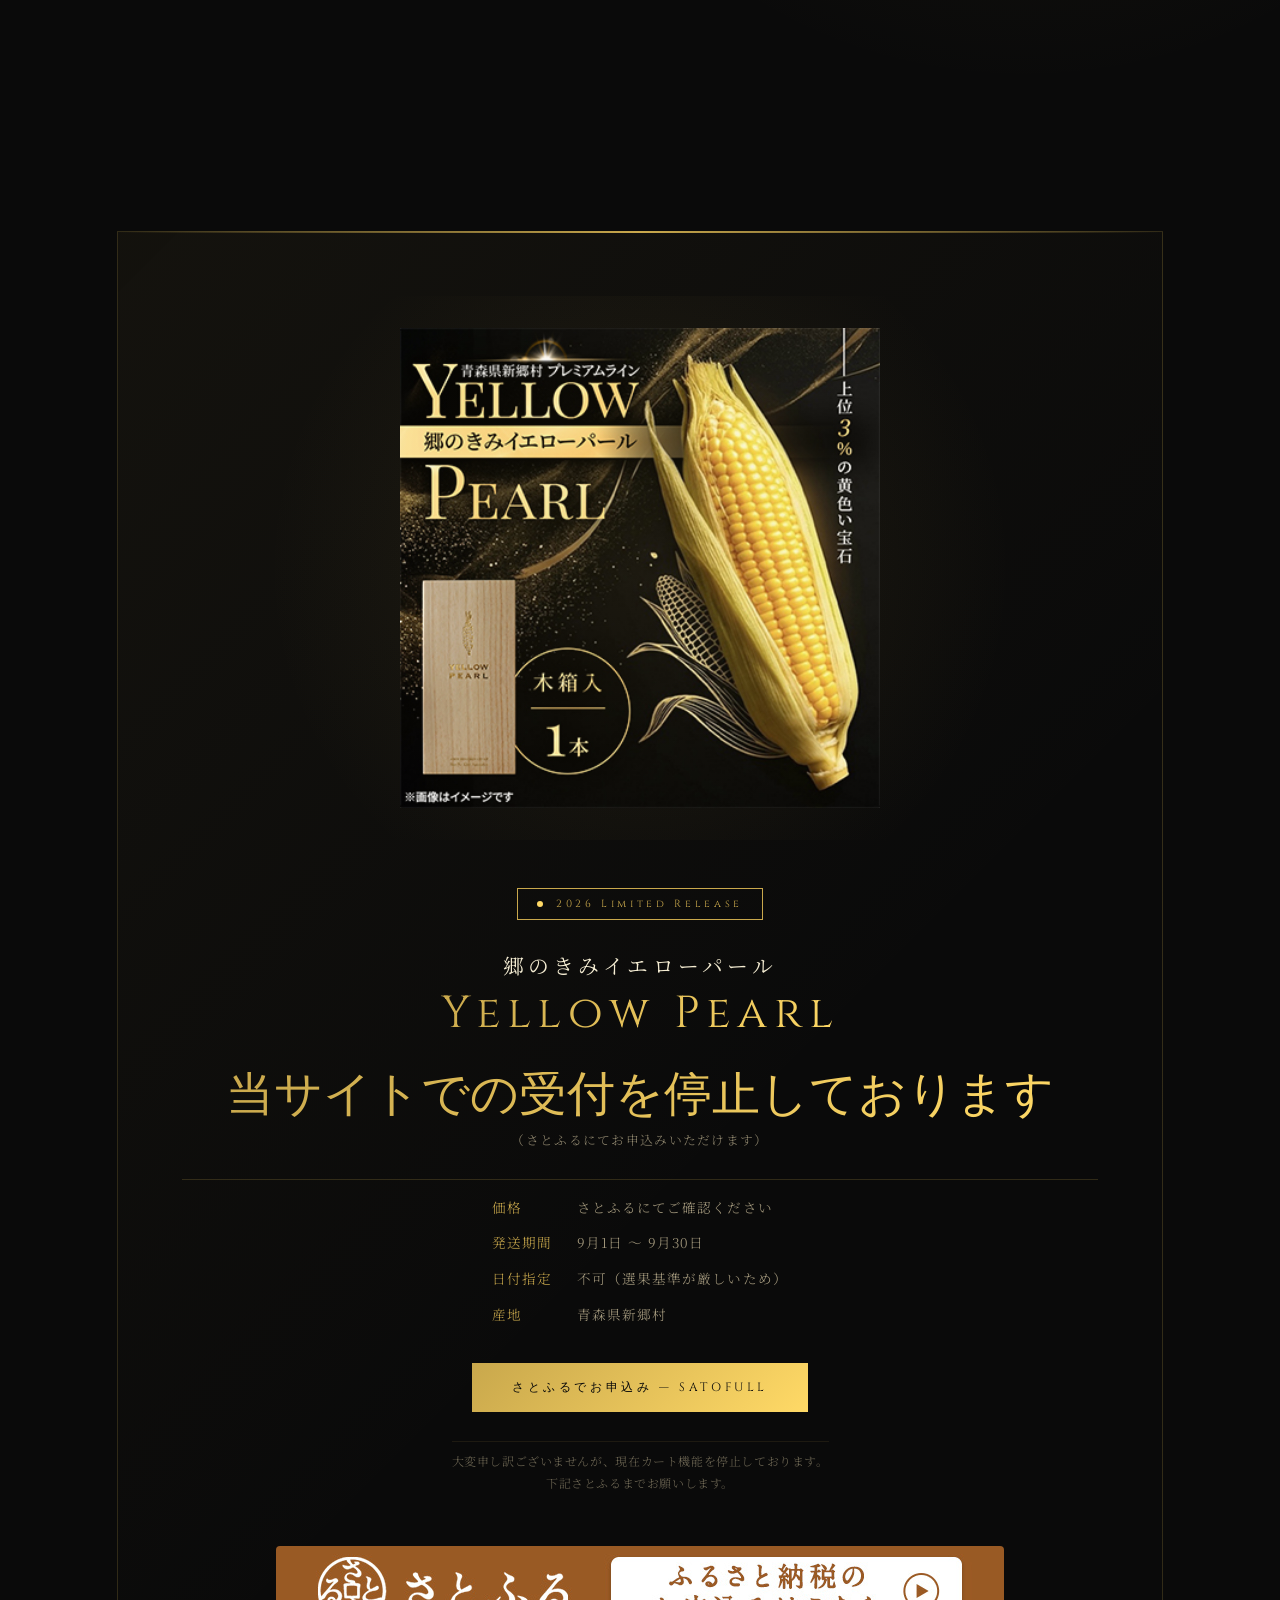
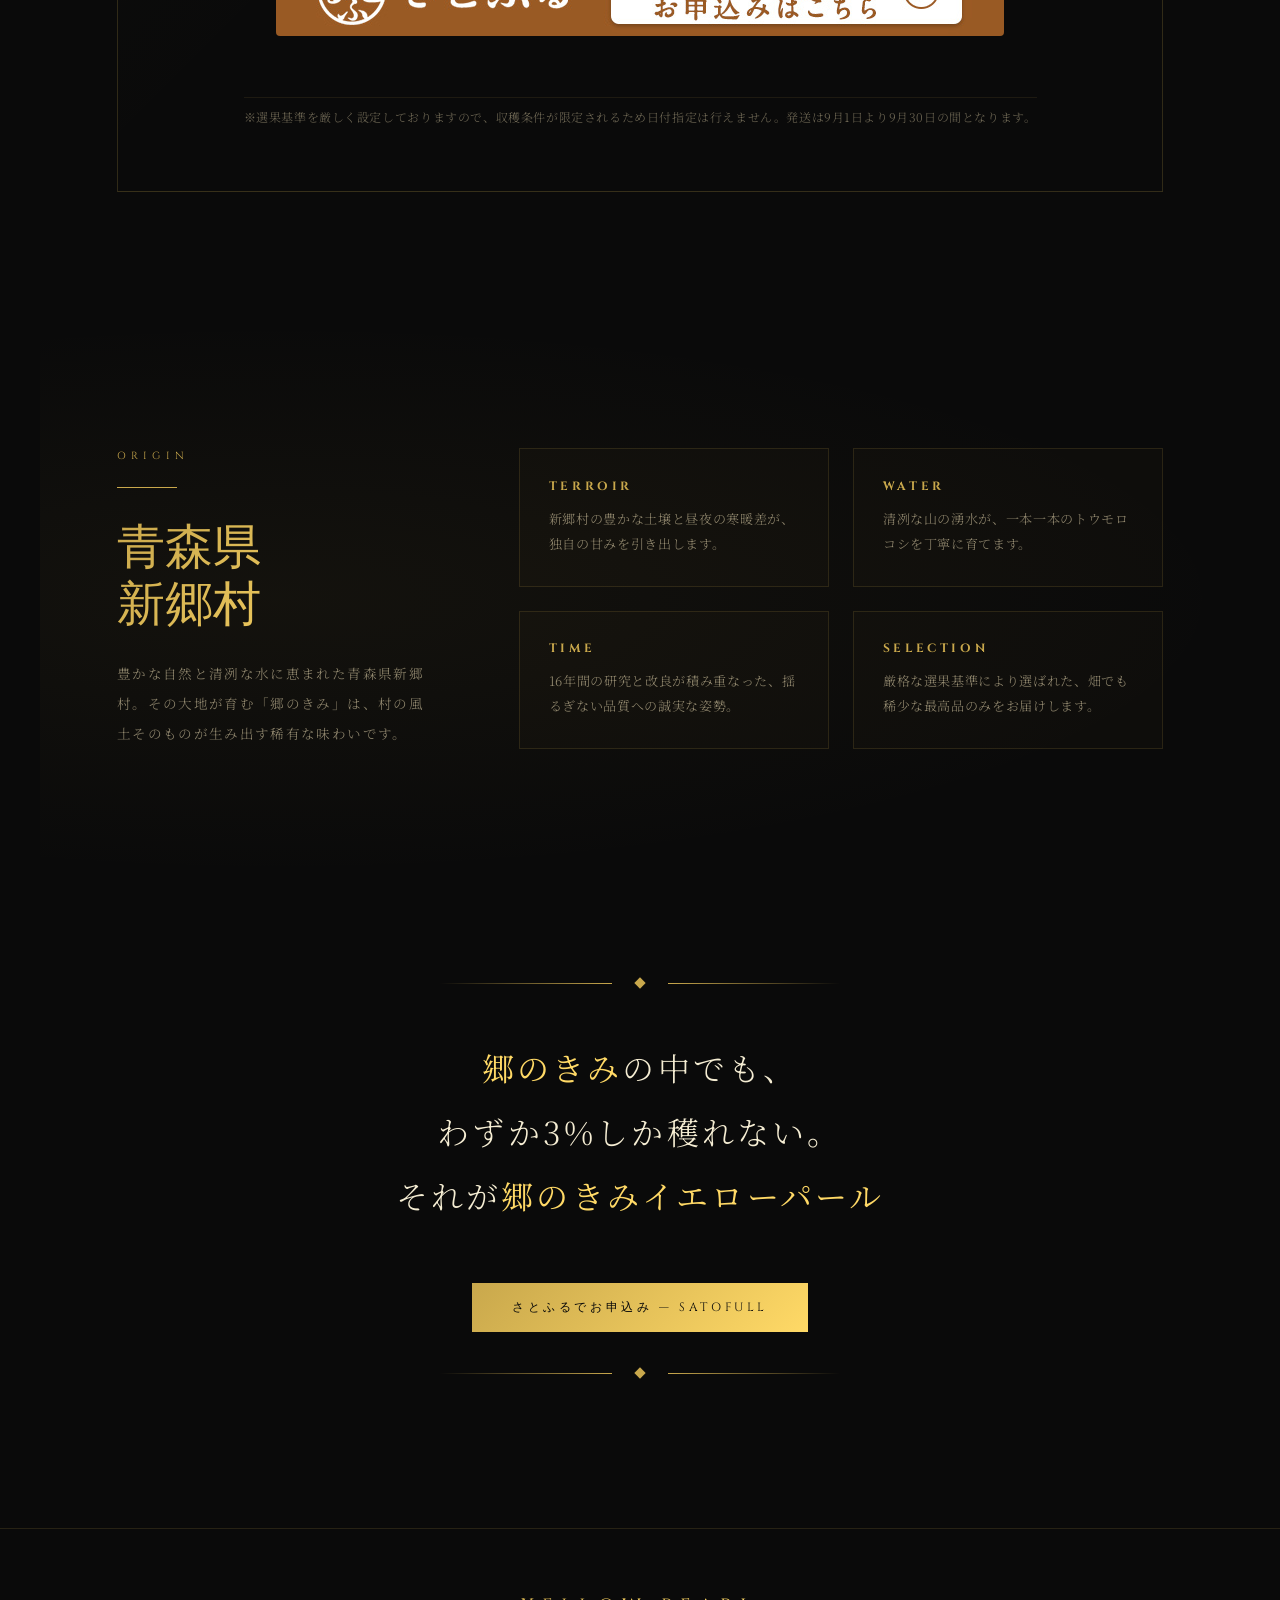
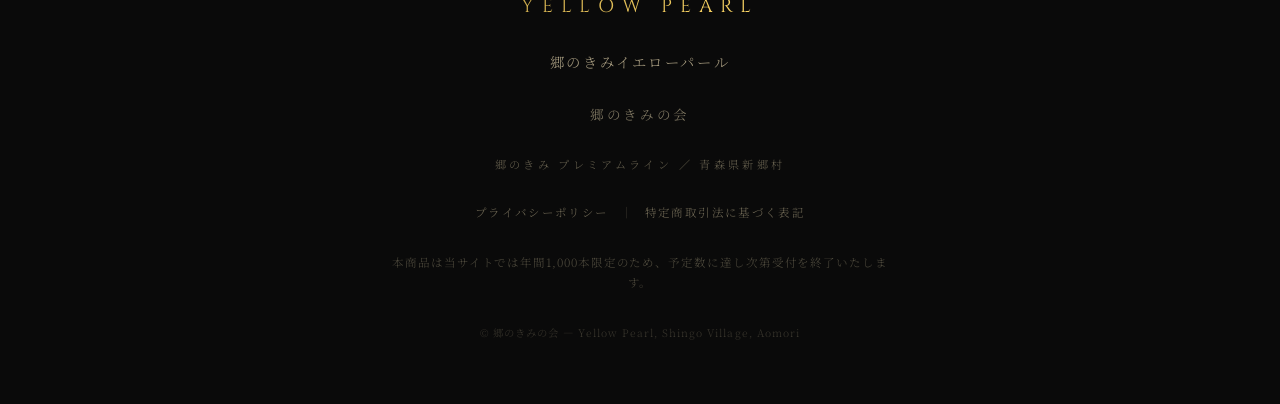
==== commit bd2202cf: "カートを一時閉鎖し、さとふるへの誘導に切り替える。 画面はインライン style で切り替え、CSS がキャッシュされていてもフォームが 露出しないようにした。API 側は CART_CLOSED で" ====
--- a/index.html
+++ b/index.html
@@ -107,7 +107,14 @@
     />
     <link rel="stylesheet" href="style.css" />
   </head>
-  <body>
+  <!--
+    当サイトのカート閉鎖中。再開する手順は4つ:
+      1. <body> の class="cart-closed" を外す
+      2. 下の .product-limit を「1,000本限定」の表示に戻す
+      3. 予約ボタン2つ（#reserve-btn / #reserve-btn-2）を href="cart.html" に戻す
+      4. cart.html 側の閉鎖解除も行う
+  -->
+  <body class="cart-closed">
     <nav>
       <div class="nav-logo">YELLOW PEARL</div>
       <ul class="nav-links">
@@ -198,16 +205,20 @@
             </div>
 
             <div class="product-limit">
-              <span class="limit-number" id="stock-display">1,000本限定</span>
+              <span class="limit-number" id="stock-display"
+                >当サイトでの受付を停止しております</span
+              >
               <span id="stock-remaining"
-                >（年間限定・数量は選果により変動します）</span
+                >（さとふるにてお申込みいただけます）</span
               >
             </div>
 
             <div class="product-specs">
               <div class="spec-row">
                 <span class="spec-key">価格</span>
-                <span class="spec-val" id="product-price">—</span>
+                <span class="spec-val" id="product-price"
+                  >さとふるにてご確認ください</span
+                >
               </div>
               <div class="spec-row">
                 <span class="spec-key">発送期間</span>
@@ -223,9 +234,34 @@
               </div>
             </div>
 
-            <a class="cta-btn" href="cart.html" id="reserve-btn"
-              >予約する — Reserve</a
+            <a
+              class="cta-btn"
+              href="https://www.satofull.jp/products/detail.php?product_id=1768636"
+              id="reserve-btn"
+              target="_blank"
+              rel="noopener"
+              >さとふるでお申込み — Satofull</a
             >
+
+            <p class="note" style="margin-bottom: 1.5rem">
+              大変申し訳ございませんが、現在カート機能を停止しております。<br />
+              下記さとふるまでお願いします。
+            </p>
+
+            <a
+              href="https://www.satofull.jp/products/detail.php?product_id=1768636"
+              target="_blank"
+              rel="noopener"
+              style="display: block; max-width: 728px; margin: 0 auto 2rem"
+            >
+              <img
+                src="/assets/image/bnr-satofull-728_90_b.jpg"
+                alt="さとふる ふるさと納税のお申込みはこちら"
+                width="728"
+                height="90"
+                style="display: block; width: 100%; height: auto; border-radius: 4px"
+              />
+            </a>
 
             <p class="note">
               ※選果基準を厳しく設定しておりますので、収穫条件が限定されるため日付指定は行えません。発送は9月1日より9月30日の間となります。
@@ -295,8 +331,13 @@
           <br />それが<strong>郷のきみイエローパール</strong><br />
         </p>
         <div style="text-align: center; margin-bottom: 2rem">
-          <a class="cta-btn" href="cart.html" id="reserve-btn-2"
-            >予約する — Reserve</a
+          <a
+            class="cta-btn"
+            href="https://www.satofull.jp/products/detail.php?product_id=1768636"
+            id="reserve-btn-2"
+            target="_blank"
+            rel="noopener"
+            >さとふるでお申込み — Satofull</a
           >
         </div>
         <div class="sep reveal" style="margin: 2rem auto 3rem">
@@ -313,15 +354,18 @@
     <script type="module">
       import { loadLandingStock } from "/shared/stock-ui.js";
 
-      loadLandingStock(window.location.origin, {
-        displayEl: document.getElementById("stock-display"),
-        remainingEl: document.getElementById("stock-remaining"),
-        priceEl: document.getElementById("product-price"),
-        buttons: [
-          document.getElementById("reserve-btn"),
-          document.getElementById("reserve-btn-2"),
-        ],
-      });
+      // 閉鎖中は在庫や残数でさとふるへの案内を上書きさせない
+      if (!document.body.classList.contains("cart-closed")) {
+        loadLandingStock(window.location.origin, {
+          displayEl: document.getElementById("stock-display"),
+          remainingEl: document.getElementById("stock-remaining"),
+          priceEl: document.getElementById("product-price"),
+          buttons: [
+            document.getElementById("reserve-btn"),
+            document.getElementById("reserve-btn-2"),
+          ],
+        });
+      }
 
       // Particle system
       const container = document.getElementById("particles");
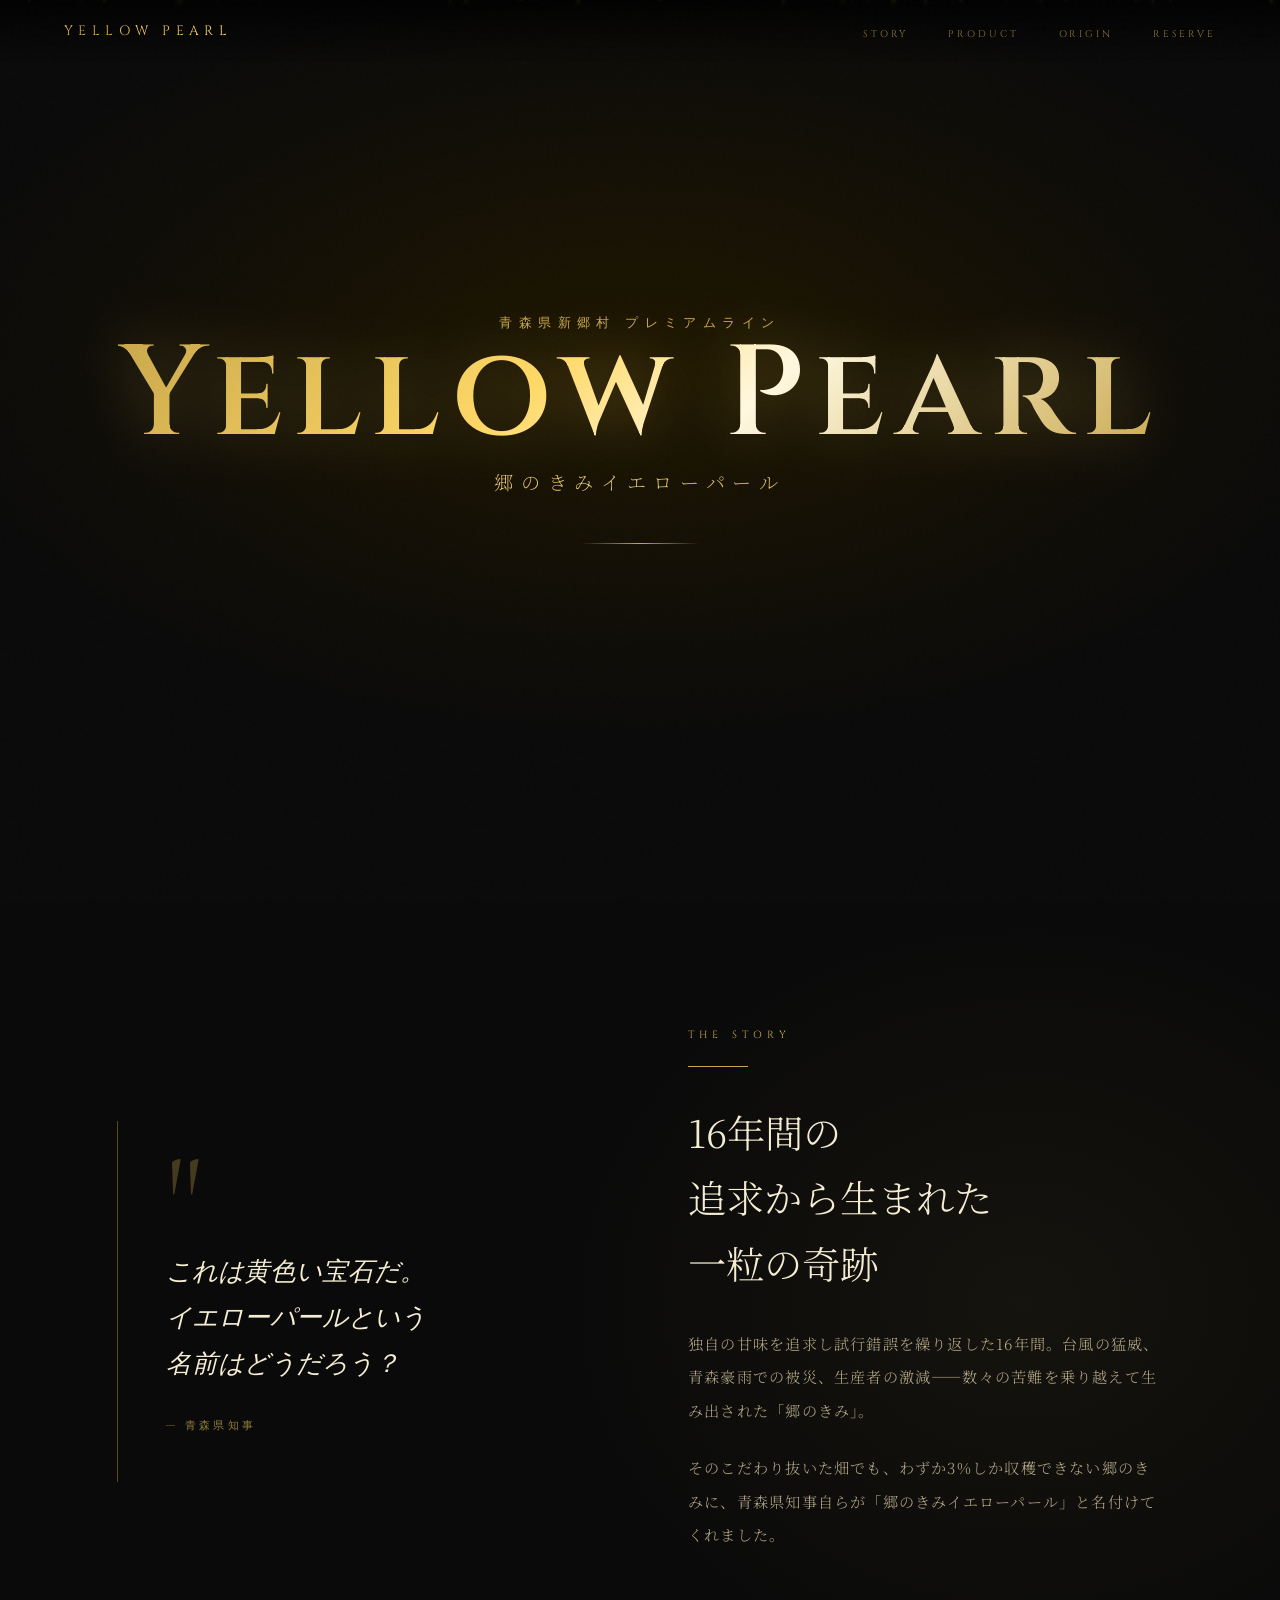
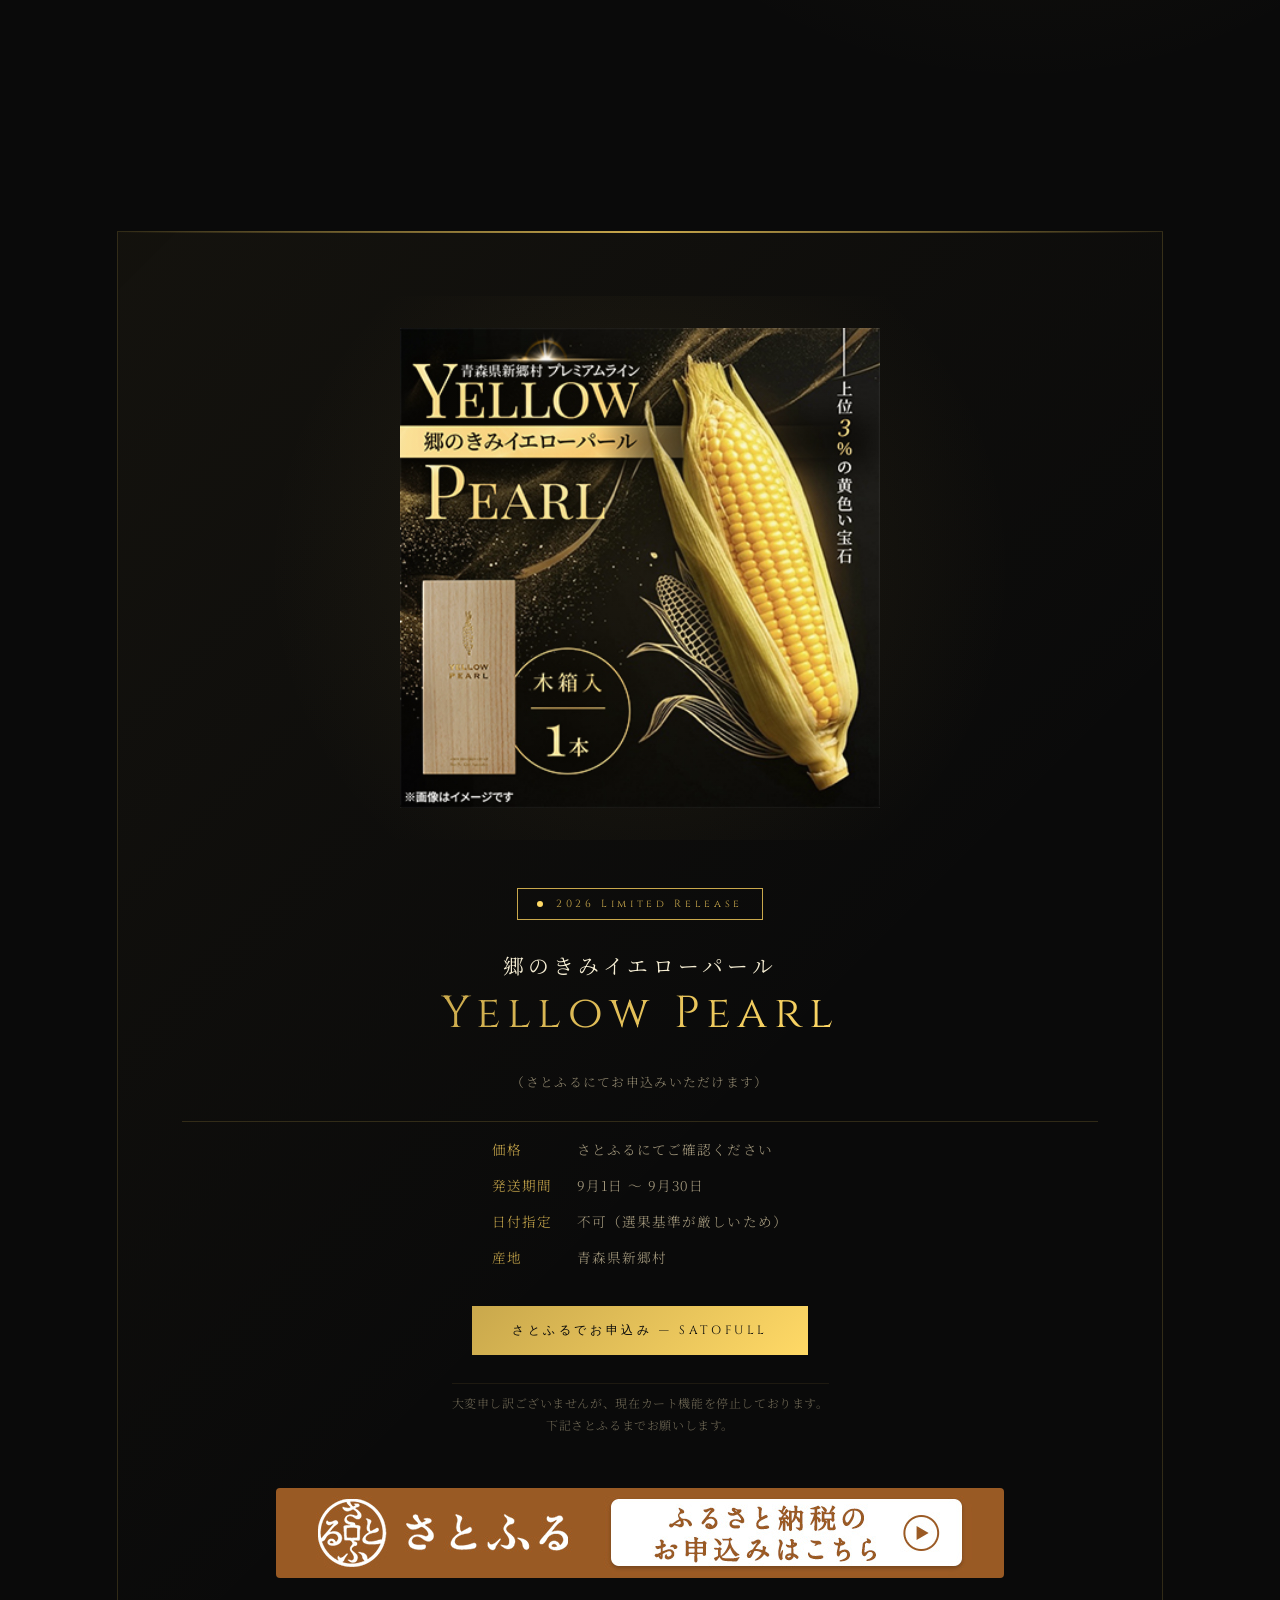
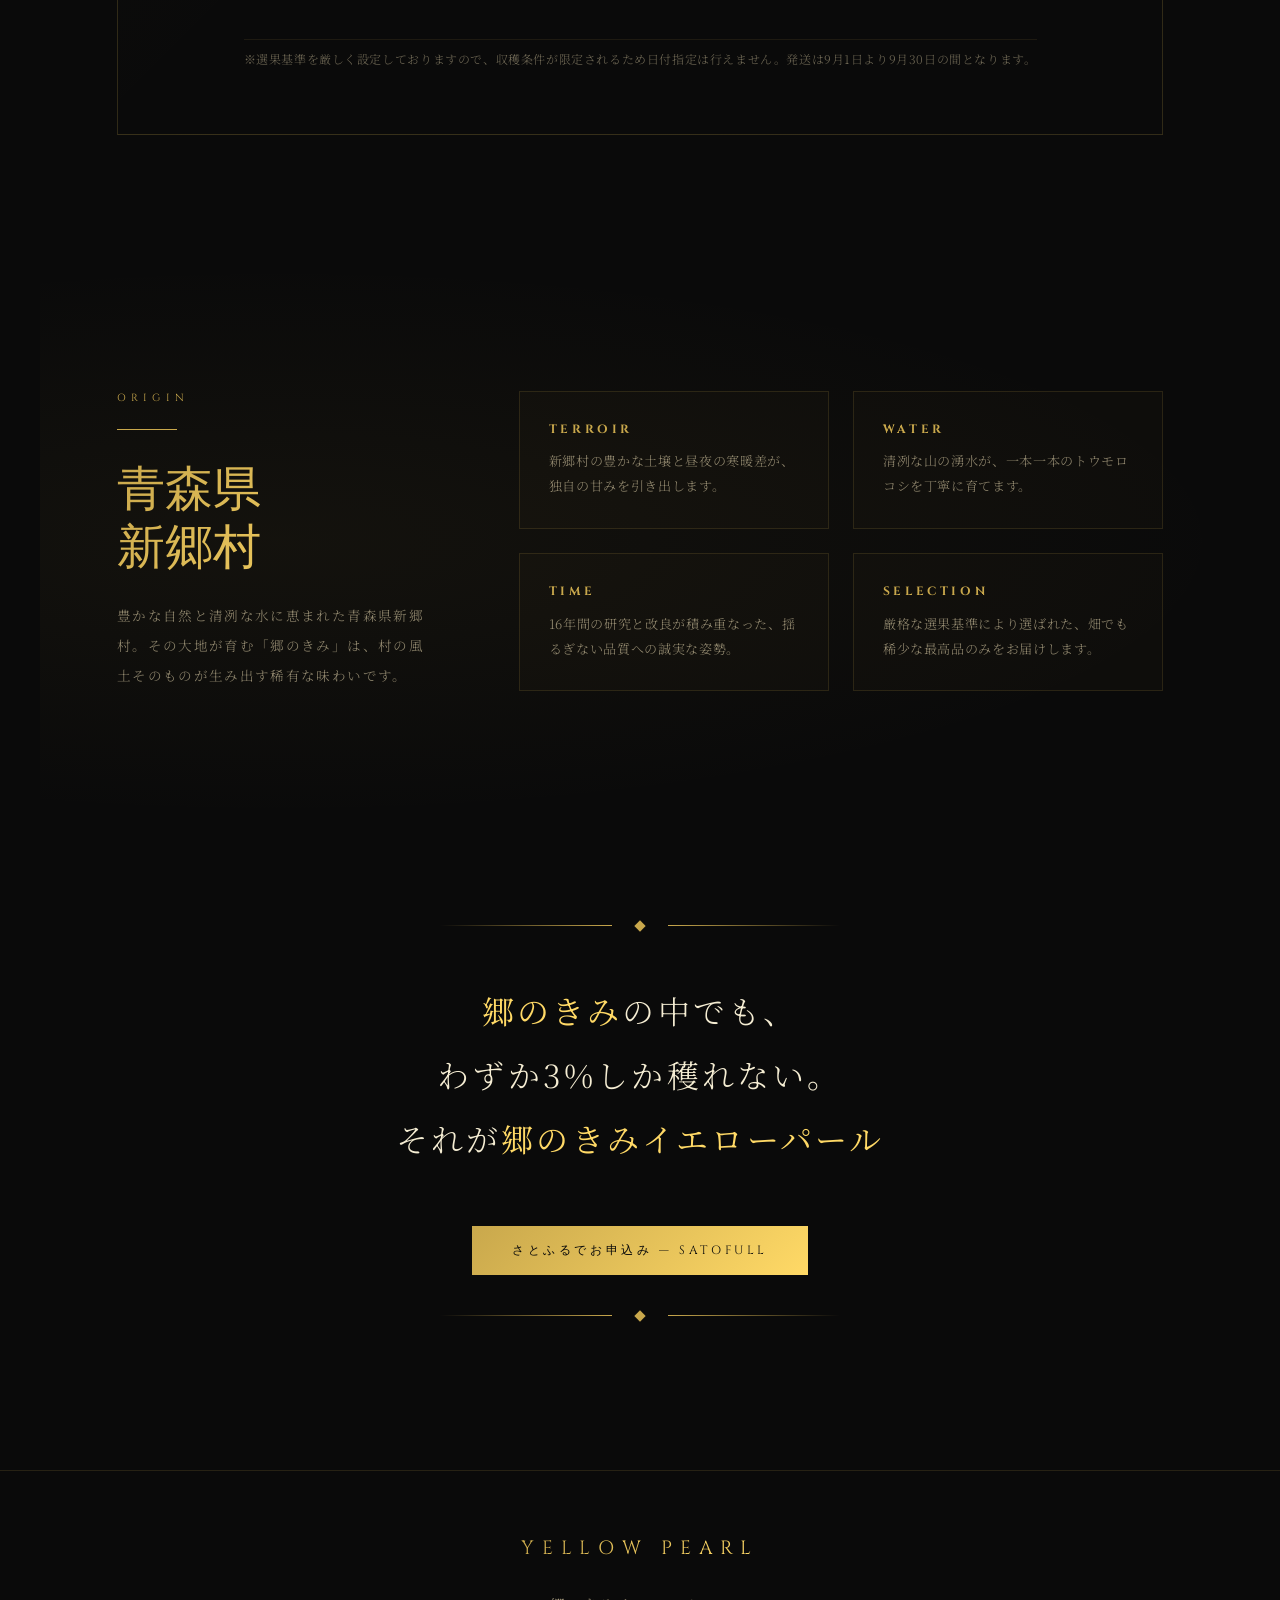
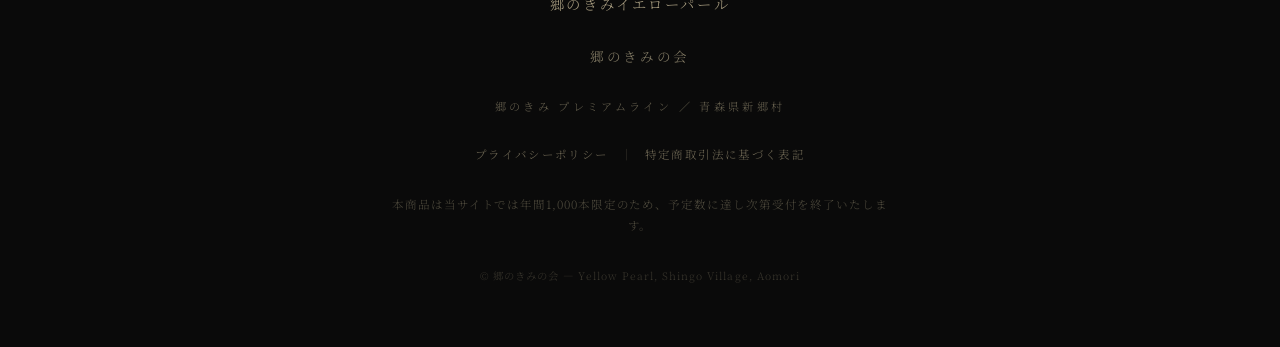
==== commit 9a1ffffc: "トップページの受付停止見出しを外し、さとふるの案内文だけ残す。 Co-authored-by: Cursor <cursoragent@cursor.com>" ====
--- a/index.html
+++ b/index.html
@@ -111,6 +111,7 @@
     当サイトのカート閉鎖中。再開する手順は4つ:
       1. <body> の class="cart-closed" を外す
       2. 下の .product-limit を「1,000本限定」の表示に戻す
+         （#stock-display の style="display: none" を外して中身を書き戻す）
       3. 予約ボタン2つ（#reserve-btn / #reserve-btn-2）を href="cart.html" に戻す
       4. cart.html 側の閉鎖解除も行う
   -->
@@ -205,9 +206,11 @@
             </div>
 
             <div class="product-limit">
-              <span class="limit-number" id="stock-display"
-                >当サイトでの受付を停止しております</span
-              >
+              <span
+                class="limit-number"
+                id="stock-display"
+                style="display: none"
+              ></span>
               <span id="stock-remaining"
                 >（さとふるにてお申込みいただけます）</span
               >
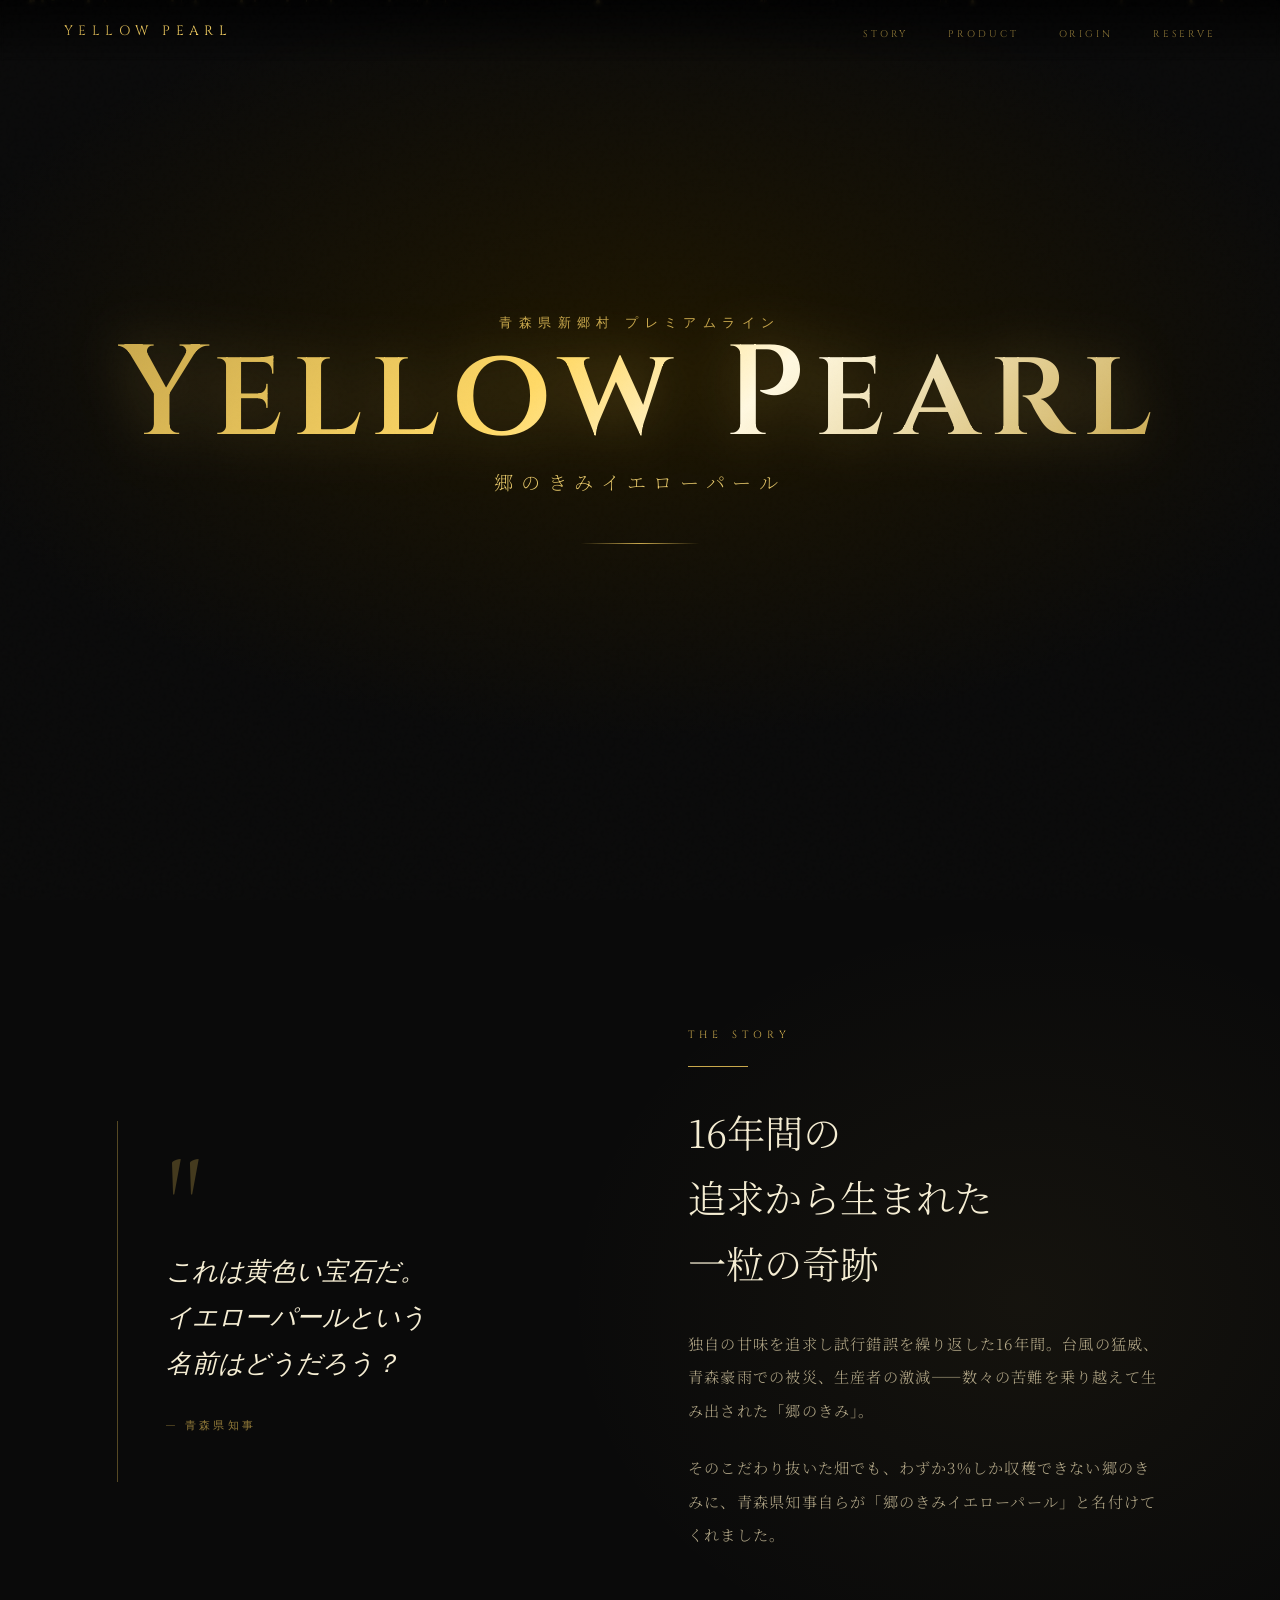
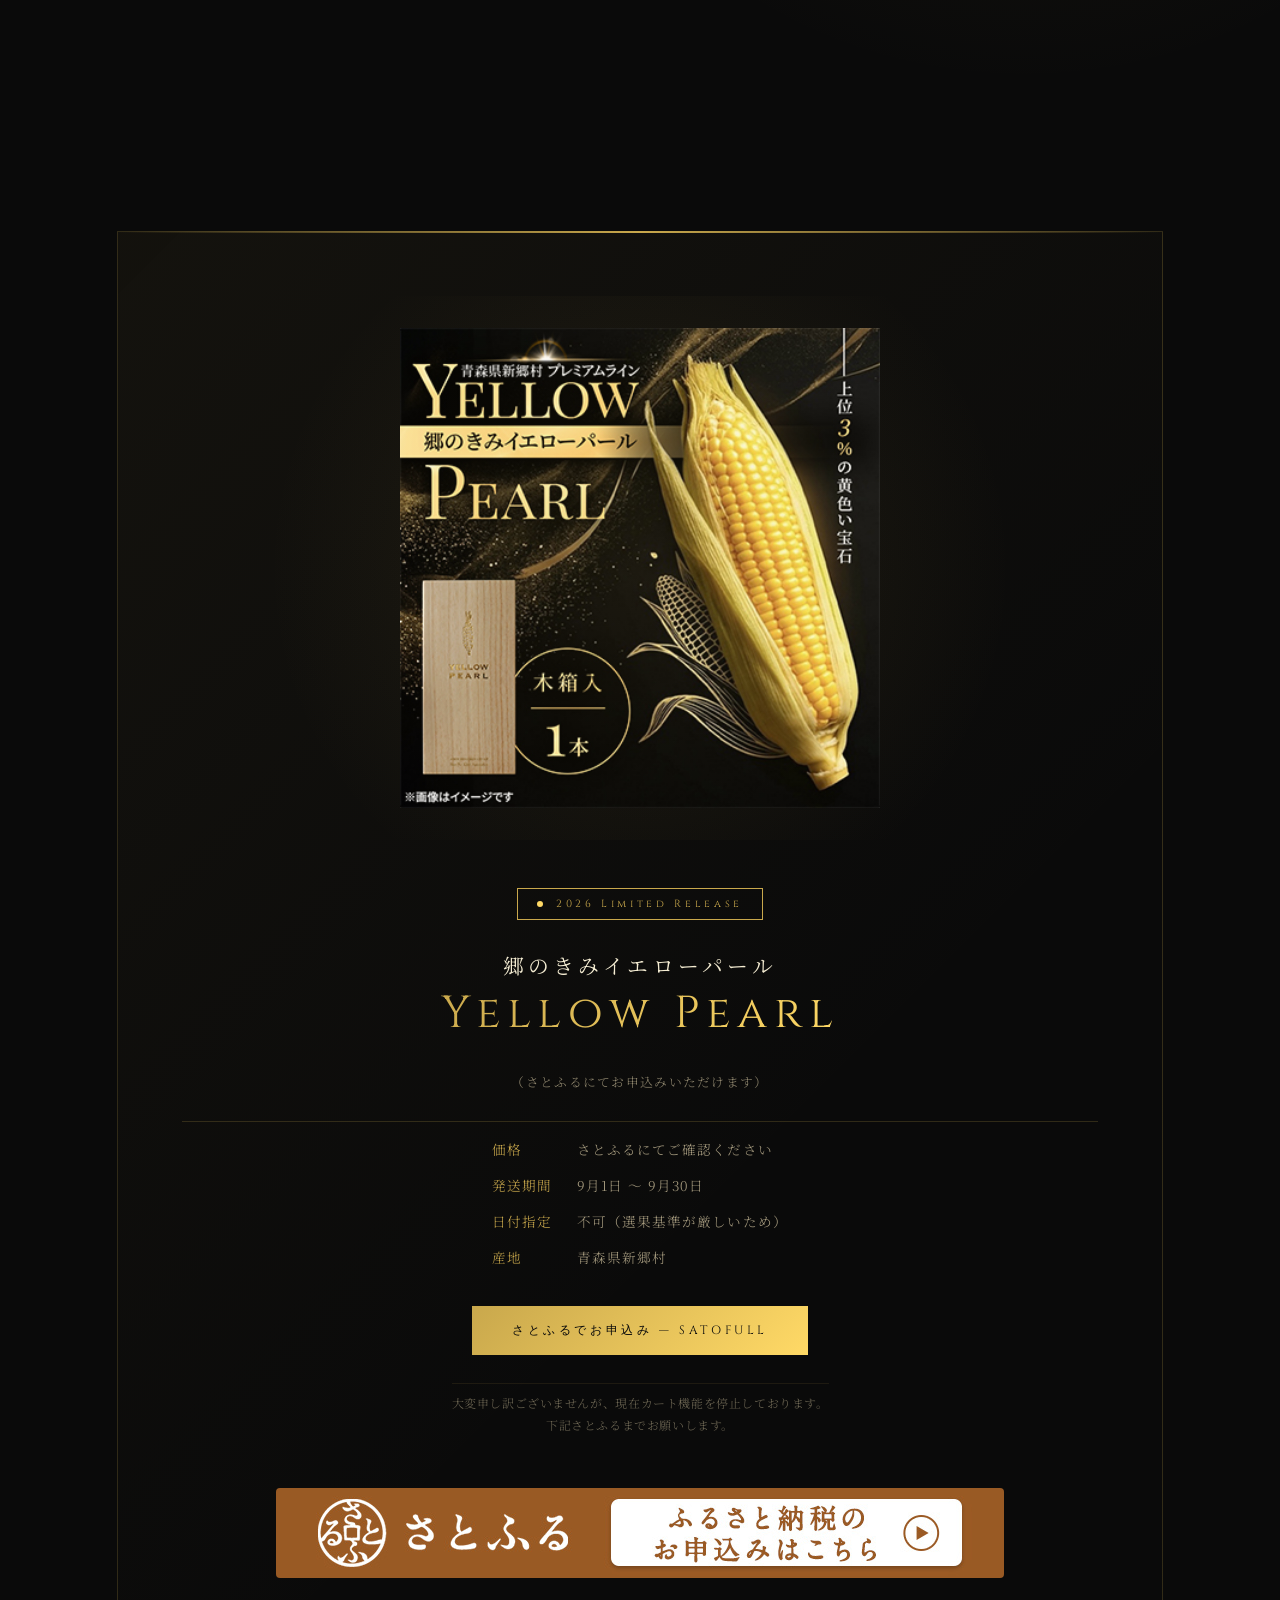
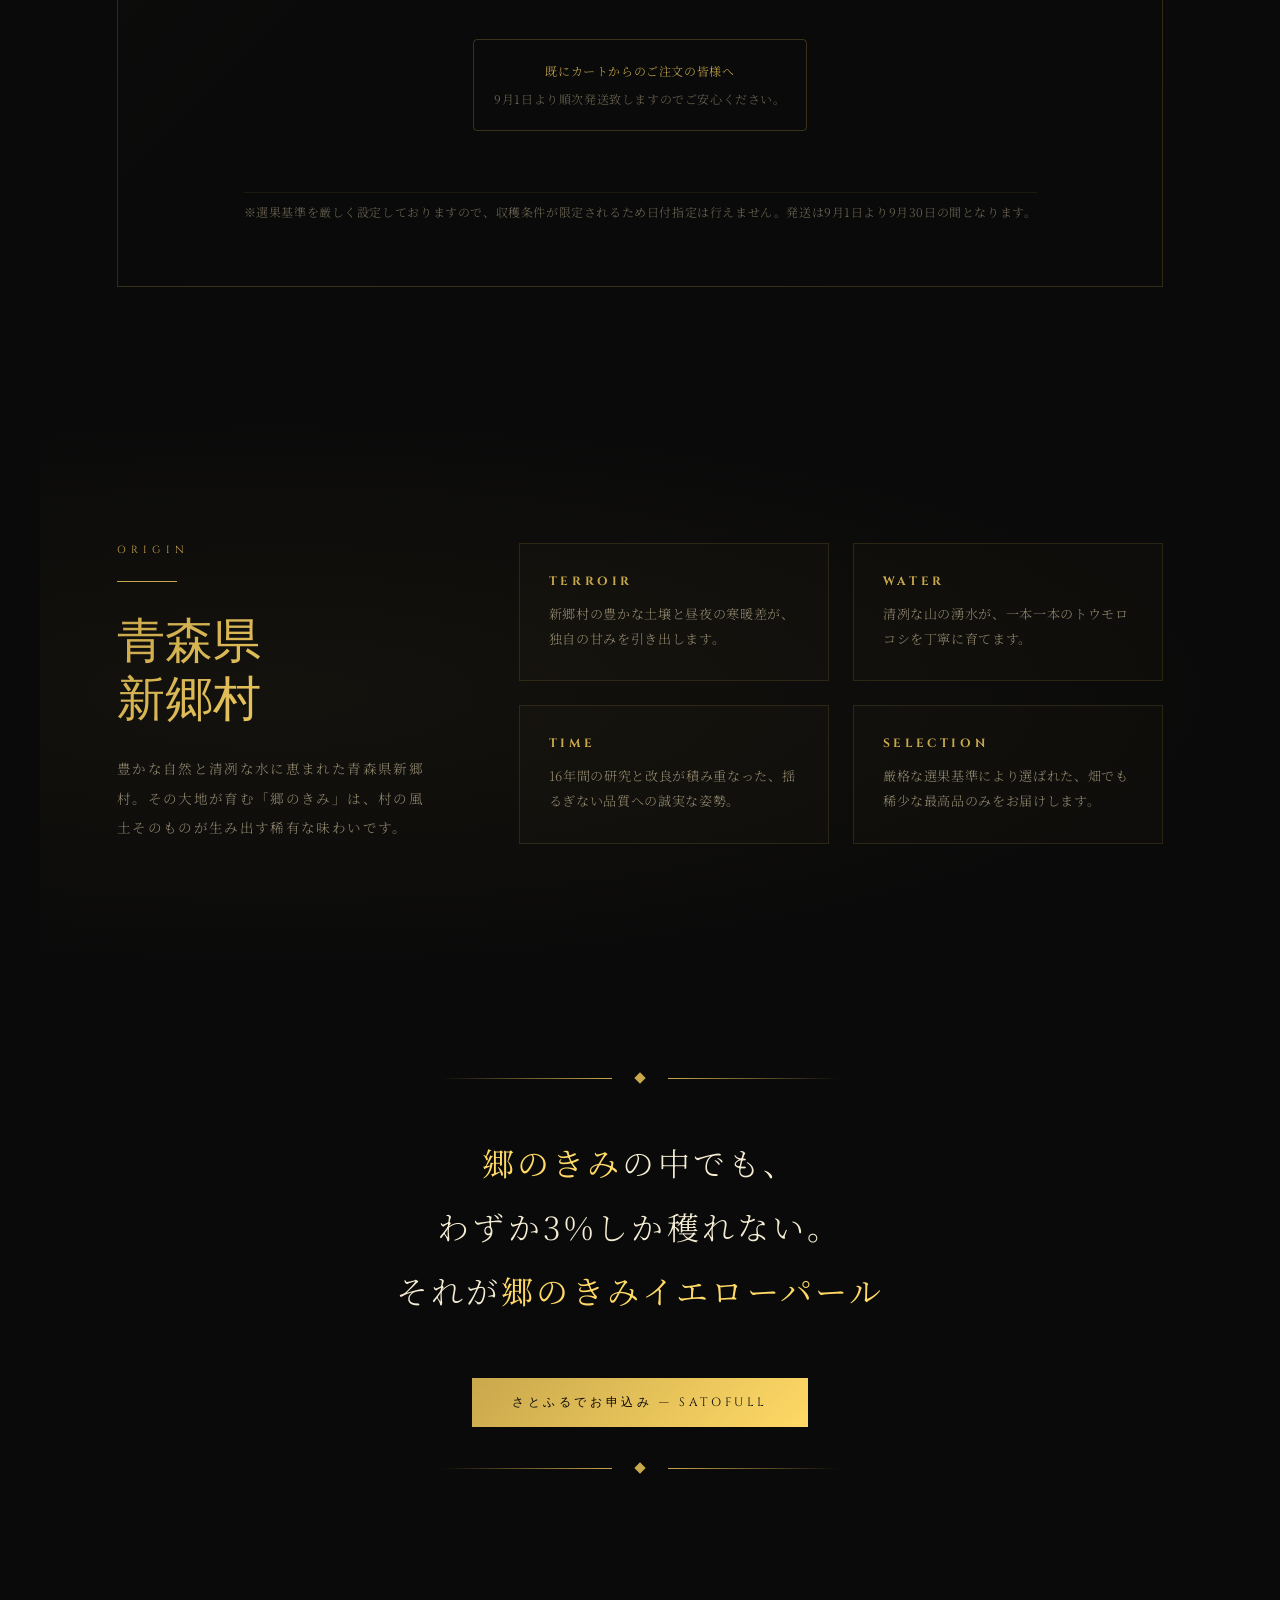
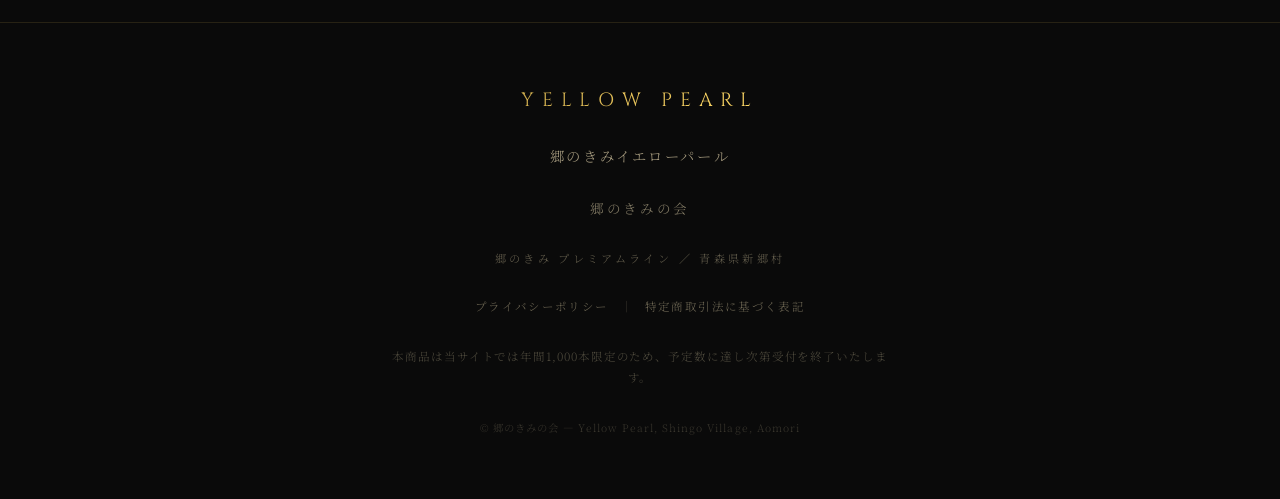
==== commit d880fa47: "既に注文済みのお客様へ、発送予定の案内を追記する。 カート停止の告知だけでは既存のご注文が不安になるため、 同じ告知が出ているカートページとトップページの両方に添える。  Co-authored-by" ====
--- a/index.html
+++ b/index.html
@@ -266,6 +266,34 @@
               />
             </a>
 
+            <div
+              style="
+                max-width: 520px;
+                margin: 0 auto 2rem;
+                padding: 1.25rem;
+                border: 1px solid rgba(201, 168, 76, 0.25);
+                border-radius: 4px;
+              "
+            >
+              <p
+                class="note"
+                style="
+                  color: var(--gold);
+                  border-top: none;
+                  padding-top: 0;
+                  margin: 0 0 0.4rem;
+                "
+              >
+                既にカートからのご注文の皆様へ
+              </p>
+              <p
+                class="note"
+                style="border-top: none; padding-top: 0; margin: 0"
+              >
+                9月1日より順次発送致しますのでご安心ください。
+              </p>
+            </div>
+
             <p class="note">
               ※選果基準を厳しく設定しておりますので、収穫条件が限定されるため日付指定は行えません。発送は9月1日より9月30日の間となります。
             </p>
